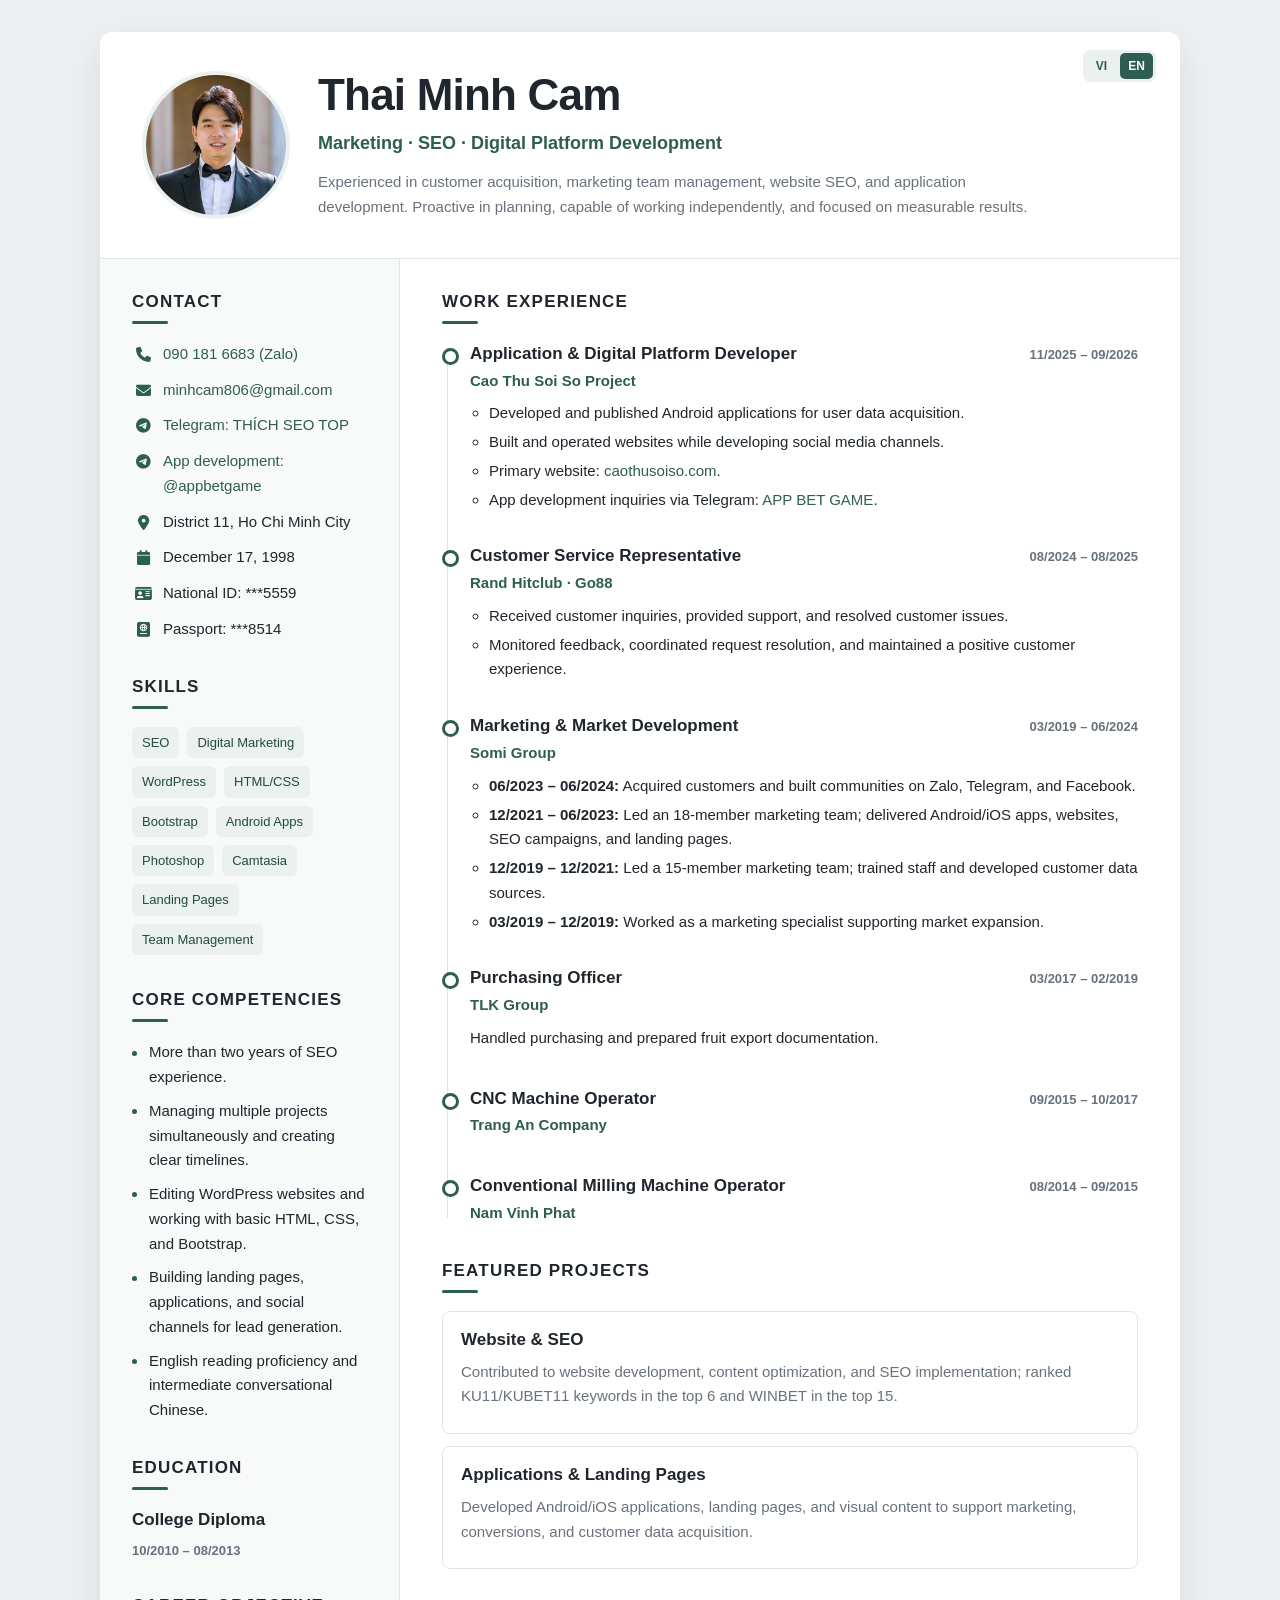
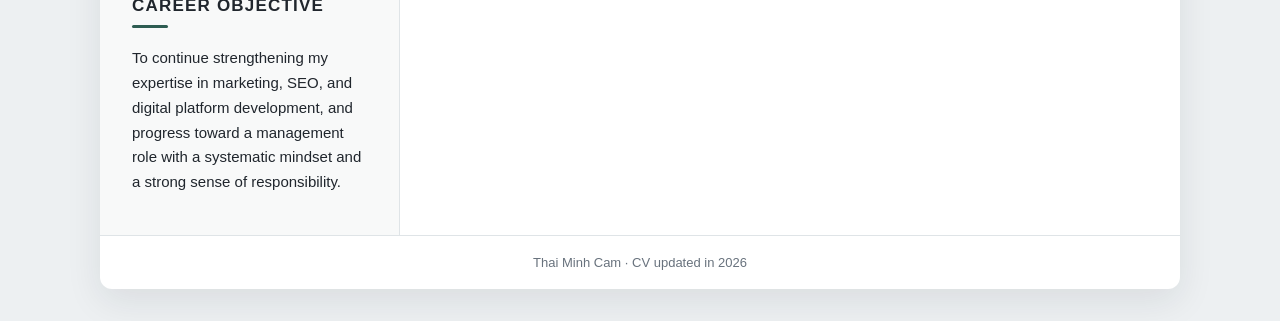
==== en.html @ d2c0f9ba "en" ====
<!doctype html>
<html lang="en">
  <head>
    <meta charset="utf-8" />
    <meta name="viewport" content="width=device-width, initial-scale=1" />
    <meta name="description" content="Thai Minh Cam's CV - Marketing, SEO and digital platform development" />
    <title>Thai Minh Cam | CV</title>
    <link rel="stylesheet" href="fonts/fontawesome/css/all.css" />
    <link rel="stylesheet" href="css/style.css" />
  </head>
  <body>
    <article class="resume">
      <header class="hero">
        <nav class="language-switcher" aria-label="Choose language">
          <a href="index.html" lang="vi" hreflang="vi">VI</a>
          <span aria-current="page">EN</span>
        </nav>
        <img class="portrait" src="images/photo_2024-06-10_02-25-06.jpg" alt="Portrait of Thai Minh Cam" />
        <div>
          <h1>Thai Minh Cam</h1>
          <p class="role">Marketing · SEO · Digital Platform Development</p>
          <p class="summary">Experienced in customer acquisition, marketing team management, website SEO, and application development. Proactive in planning, capable of working independently, and focused on measurable results.</p>
        </div>
      </header>
      <div class="layout">
        <aside>
          <section>
            <h2>Contact</h2>
            <ul class="contact-list">
              <li><i class="fa-solid fa-phone"></i><a href="tel:0901816683">090 181 6683 (Zalo)</a></li>
              <li><i class="fa-solid fa-envelope"></i><a href="mailto:minhcam806@gmail.com">minhcam806@gmail.com</a></li>
              <li><i class="fa-brands fa-telegram"></i><a href="https://t.me/caamrdev" target="_blank" rel="noopener">Telegram: THÍCH SEO TOP</a></li>
              <li><i class="fa-brands fa-telegram"></i><a href="https://t.me/appbetgame" target="_blank" rel="noopener">App development: @appbetgame</a></li>
              <li><i class="fa-solid fa-location-dot"></i><span>District 11, Ho Chi Minh City</span></li>
              <li><i class="fa-solid fa-calendar"></i><span>December 17, 1998</span></li>
              <li><i class="fa-solid fa-id-card"></i><span>National ID: ***5559</span></li>
              <li><i class="fa-solid fa-passport"></i><span>Passport: ***8514</span></li>
            </ul>
          </section>
          <section>
            <h2>Skills</h2>
            <ul class="tag-list">
              <li>SEO</li><li>Digital Marketing</li><li>WordPress</li><li>HTML/CSS</li><li>Bootstrap</li><li>Android Apps</li><li>Photoshop</li><li>Camtasia</li><li>Landing Pages</li><li>Team Management</li>
            </ul>
          </section>
          <section>
            <h2>Core Competencies</h2>
            <ul class="plain-list">
              <li>More than two years of SEO experience.</li>
              <li>Managing multiple projects simultaneously and creating clear timelines.</li>
              <li>Editing WordPress websites and working with basic HTML, CSS, and Bootstrap.</li>
              <li>Building landing pages, applications, and social channels for lead generation.</li>
              <li>English reading proficiency and intermediate conversational Chinese.</li>
            </ul>
          </section>
          <section>
            <h2>Education</h2>
            <h3>College Diploma</h3>
            <p class="date">10/2010 – 08/2013</p>
          </section>
          <section>
            <h2>Career Objective</h2>
            <p>To continue strengthening my expertise in marketing, SEO, and digital platform development, and progress toward a management role with a systematic mindset and a strong sense of responsibility.</p>
          </section>
        </aside>
        <main>
          <section>
            <h2>Work Experience</h2>
            <ol class="timeline">
              <li class="job">
                <div class="job-heading"><h3>Application &amp; Digital Platform Developer</h3><span class="date">11/2025 – 09/2026</span></div>
                <p class="company">Cao Thu Soi So Project</p>
                <ul>
                  <li>Developed and published Android applications for user data acquisition.</li>
                  <li>Built and operated websites while developing social media channels.</li>
                  <li>Primary website: <a href="https://caothusoiso.com" target="_blank" rel="noopener">caothusoiso.com</a>.</li>
                  <li>App development inquiries via Telegram: <a href="https://t.me/appbetgame" target="_blank" rel="noopener">APP BET GAME</a>.</li>
                </ul>
              </li>
              <li class="job">
                <div class="job-heading"><h3>Customer Service Representative</h3><span class="date">08/2024 – 08/2025</span></div>
                <p class="company">Rand Hitclub · Go88</p>
                <ul>
                  <li>Received customer inquiries, provided support, and resolved customer issues.</li>
                  <li>Monitored feedback, coordinated request resolution, and maintained a positive customer experience.</li>
                </ul>
              </li>
              <li class="job">
                <div class="job-heading"><h3>Marketing &amp; Market Development</h3><span class="date">03/2019 – 06/2024</span></div>
                <p class="company">Somi Group</p>
                <ul>
                  <li><strong>06/2023 – 06/2024:</strong> Acquired customers and built communities on Zalo, Telegram, and Facebook.</li>
                  <li><strong>12/2021 – 06/2023:</strong> Led an 18-member marketing team; delivered Android/iOS apps, websites, SEO campaigns, and landing pages.</li>
                  <li><strong>12/2019 – 12/2021:</strong> Led a 15-member marketing team; trained staff and developed customer data sources.</li>
                  <li><strong>03/2019 – 12/2019:</strong> Worked as a marketing specialist supporting market expansion.</li>
                </ul>
              </li>
              <li class="job">
                <div class="job-heading"><h3>Purchasing Officer</h3><span class="date">03/2017 – 02/2019</span></div>
                <p class="company">TLK Group</p>
                <p>Handled purchasing and prepared fruit export documentation.</p>
              </li>
              <li class="job">
                <div class="job-heading"><h3>CNC Machine Operator</h3><span class="date">09/2015 – 10/2017</span></div>
                <p class="company">Trang An Company</p>
              </li>
              <li class="job">
                <div class="job-heading"><h3>Conventional Milling Machine Operator</h3><span class="date">08/2014 – 09/2015</span></div>
                <p class="company">Nam Vinh Phat</p>
              </li>
            </ol>
          </section>
          <section>
            <h2>Featured Projects</h2>
            <div class="project">
              <h3>Website &amp; SEO</h3>
              <p>Contributed to website development, content optimization, and SEO implementation; ranked KU11/KUBET11 keywords in the top 6 and WINBET in the top 15.</p>
            </div>
            <div class="project">
              <h3>Applications &amp; Landing Pages</h3>
              <p>Developed Android/iOS applications, landing pages, and visual content to support marketing, conversions, and customer data acquisition.</p>
            </div>
          </section>
        </main>
      </div>
      <footer>Thai Minh Cam · CV updated in 2026</footer>
    </article>
  </body>
</html>
---- css/style.css ----
:root {
  --ink: #20262d;
  --muted: #68727d;
  --accent: #2e5d52;
  --soft: #eaf1ef;
  --line: #dfe4e7;
  --paper: #fff;
  --canvas: #edf0f2;
}
* {
  box-sizing: border-box;
}
body {
  margin: 0;
  color: var(--ink);
  background: var(--canvas);
  font:
    15px/1.65 -apple-system,
    BlinkMacSystemFont,
    "Segoe UI",
    Roboto,
    Arial,
    sans-serif;
}
a {
  color: var(--accent);
  text-decoration: none;
}
a:hover {
  text-decoration: underline;
}
.resume {
  width: min(1080px, calc(100% - 32px));
  margin: 32px auto;
  background: var(--paper);
  border-radius: 12px;
  box-shadow: 0 12px 36px rgba(25, 35, 45, 0.09);
  overflow: hidden;
}
.hero {
  position: relative;
  display: grid;
  grid-template-columns: 148px 1fr;
  gap: 28px;
  align-items: center;
  padding: 38px 42px;
  border-bottom: 1px solid var(--line);
}
.language-switcher {
  position: absolute;
  top: 18px;
  right: 24px;
  display: flex;
  gap: 4px;
  padding: 3px;
  background: var(--soft);
  border-radius: 7px;
  font-size: 12px;
  font-weight: 700;
  line-height: 1;
}
.language-switcher a,
.language-switcher span {
  min-width: 30px;
  padding: 7px 8px;
  border-radius: 5px;
  text-align: center;
}
.language-switcher span {
  color: #fff;
  background: var(--accent);
}
.language-switcher a:hover {
  background: rgba(255, 255, 255, 0.7);
  text-decoration: none;
}
.portrait {
  width: 148px;
  height: 148px;
  object-fit: cover;
  border-radius: 50%;
  border: 4px solid var(--soft);
}
h1 {
  margin: 0;
  font-size: clamp(30px, 5vw, 44px);
  line-height: 1.15;
  letter-spacing: -0.8px;
}
.role {
  margin: 8px 0 12px;
  color: var(--accent);
  font-size: 18px;
  font-weight: 600;
}
.summary {
  max-width: 720px;
  margin: 0;
  color: var(--muted);
}
.layout {
  display: grid;
  grid-template-columns: 300px minmax(0, 1fr);
}
aside {
  padding: 32px;
  background: #f8f9f9;
  border-right: 1px solid var(--line);
}
main {
  min-width: 0;
  padding: 32px 42px 42px;
}
section + section {
  margin-top: 34px;
}
h2 {
  margin: 0 0 18px;
  font-size: 17px;
  line-height: 1.3;
  letter-spacing: 1.2px;
  text-transform: uppercase;
}
h2:after {
  content: "";
  display: block;
  width: 36px;
  height: 3px;
  margin-top: 8px;
  background: var(--accent);
  border-radius: 4px;
}
h3 {
  margin: 0;
  font-size: 17px;
  line-height: 1.4;
}
p {
  margin: 8px 0;
}
.contact-list,
.plain-list,
.tag-list,
.timeline {
  margin: 0;
  padding: 0;
  list-style: none;
}
.contact-list li {
  display: grid;
  grid-template-columns: 22px 1fr;
  gap: 9px;
  margin: 11px 0;
  overflow-wrap: anywhere;
}
.contact-list i {
  margin-top: 5px;
  color: var(--accent);
  text-align: center;
}
.plain-list li {
  position: relative;
  margin: 9px 0;
  padding-left: 17px;
}
.plain-list li:before {
  content: "";
  position: absolute;
  left: 0;
  top: 0.68em;
  width: 5px;
  height: 5px;
  border-radius: 50%;
  background: var(--accent);
}
.tag-list {
  display: flex;
  flex-wrap: wrap;
  gap: 8px;
}
.tag-list li {
  padding: 5px 10px;
  background: var(--soft);
  color: #244a41;
  border-radius: 6px;
  font-size: 13px;
}
.timeline {
  position: relative;
}
.timeline:before {
  content: "";
  position: absolute;
  top: 7px;
  bottom: 8px;
  left: 5px;
  width: 1px;
  background: var(--line);
}
.job {
  position: relative;
  padding: 0 0 28px 28px;
}
.job:last-child {
  padding-bottom: 0;
}
.job:before {
  content: "";
  position: absolute;
  top: 6px;
  left: 0;
  width: 11px;
  height: 11px;
  border: 3px solid var(--accent);
  border-radius: 50%;
  background: var(--paper);
}
.job-heading {
  display: flex;
  justify-content: space-between;
  align-items: baseline;
  gap: 18px;
}
.date {
  flex: 0 0 auto;
  color: var(--muted);
  font-size: 13px;
  font-weight: 600;
  white-space: nowrap;
}
.company {
  margin: 3px 0 8px;
  color: var(--accent);
  font-weight: 600;
}
.job ul {
  margin: 8px 0 0;
  padding-left: 19px;
}
.job li {
  margin: 4px 0;
}
.project {
  padding: 16px 18px;
  border: 1px solid var(--line);
  border-radius: 8px;
}
.project + .project {
  margin-top: 12px;
}
.project p {
  color: var(--muted);
}
footer {
  padding: 16px 42px;
  border-top: 1px solid var(--line);
  color: var(--muted);
  font-size: 13px;
  text-align: center;
}
@media (max-width: 760px) {
  .resume {
    width: 100%;
    margin: 0;
    border-radius: 0;
    box-shadow: none;
  }
  .hero {
    grid-template-columns: 92px 1fr;
    gap: 18px;
    padding: 26px 20px;
  }
  .portrait {
    width: 92px;
    height: 92px;
  }
  .summary {
    grid-column: 1/-1;
  }
  .layout {
    grid-template-columns: 1fr;
  }
  aside {
    padding: 26px 20px;
    border-right: 0;
    border-bottom: 1px solid var(--line);
  }
  main {
    padding: 28px 20px 36px;
  }
  .job-heading {
    display: block;
  }
  .date {
    display: block;
    margin-top: 4px;
    white-space: normal;
  }
}
@media (max-width: 420px) {
  .hero {
    grid-template-columns: 1fr;
    text-align: center;
  }
  .portrait {
    margin: auto;
  }
  .role {
    font-size: 16px;
  }
}
@media print {
  @page {
    margin: 12mm;
  }
  body {
    background: #fff;
    font-size: 11px;
  }
  .resume {
    width: 100%;
    margin: 0;
    box-shadow: none;
    border-radius: 0;
  }
  .hero {
    padding: 20px 24px;
  }
  aside,
  main {
    padding: 22px 24px;
  }
  section + section {
    margin-top: 22px;
  }
  .job {
    padding-bottom: 18px;
    break-inside: avoid;
  }
  a {
    color: inherit;
  }
  .language-switcher {
    display: none;
  }
}
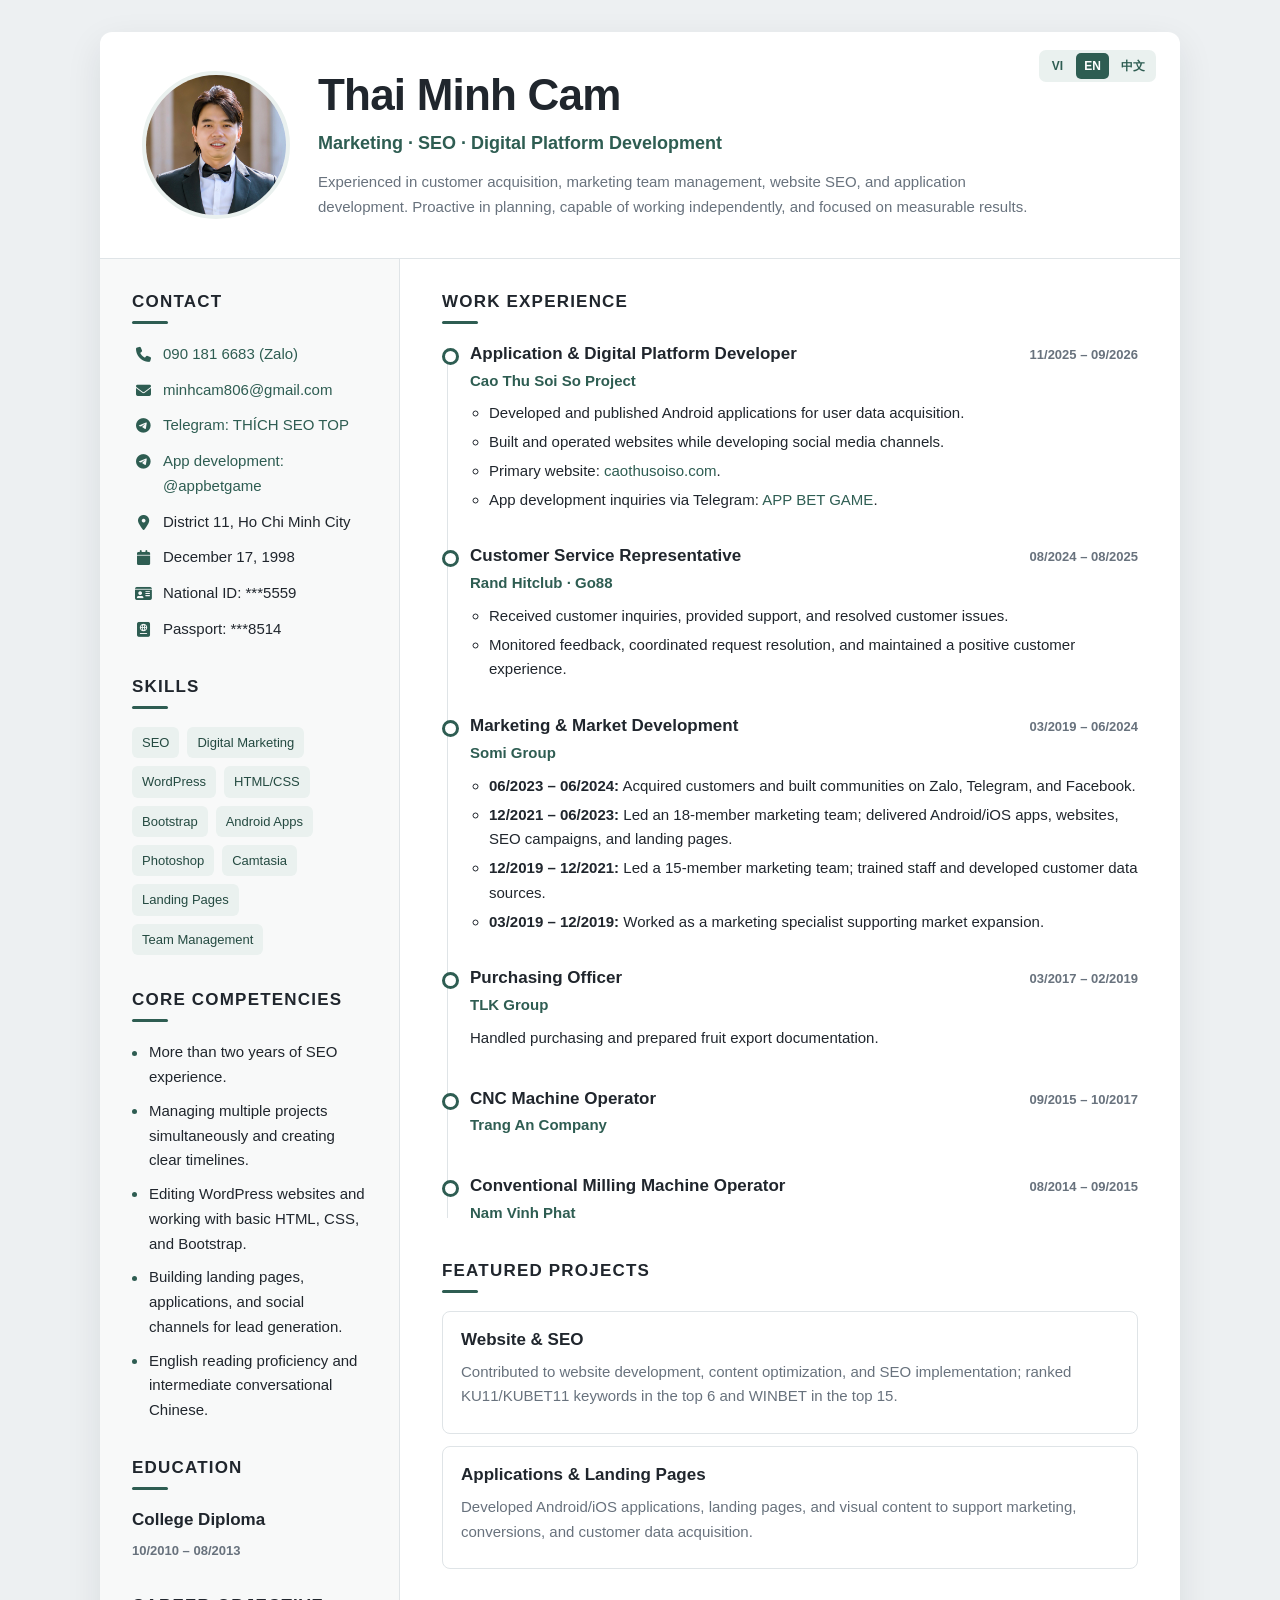
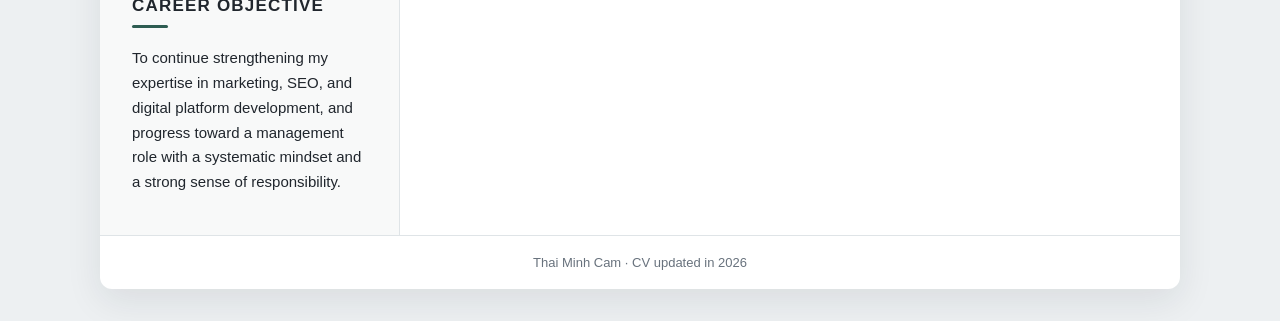
==== commit fbb6164a: "china" ====
--- a/en.html
+++ b/en.html
@@ -14,6 +14,7 @@
         <nav class="language-switcher" aria-label="Choose language">
           <a href="index.html" lang="vi" hreflang="vi">VI</a>
           <span aria-current="page">EN</span>
+          <a href="zh.html" lang="zh-Hans" hreflang="zh-Hans">中文</a>
         </nav>
         <img class="portrait" src="images/photo_2024-06-10_02-25-06.jpg" alt="Portrait of Thai Minh Cam" />
         <div>
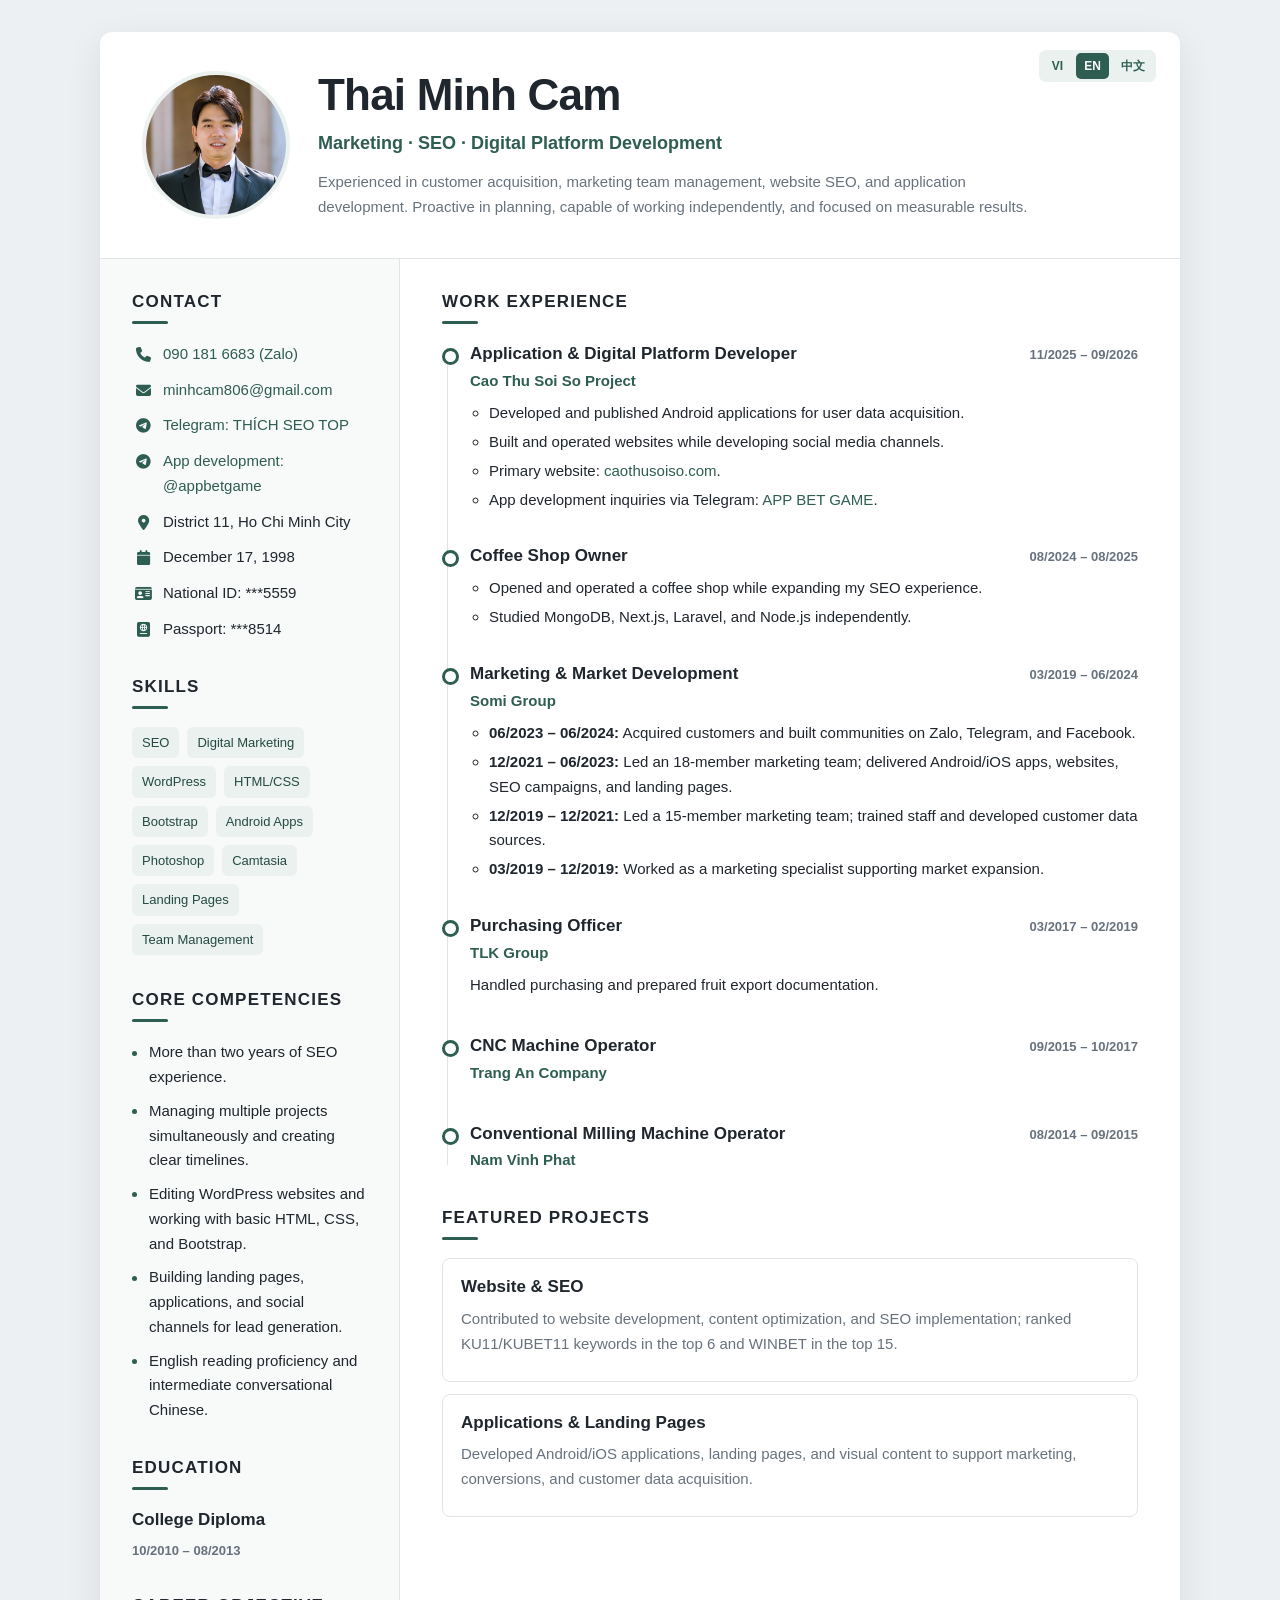
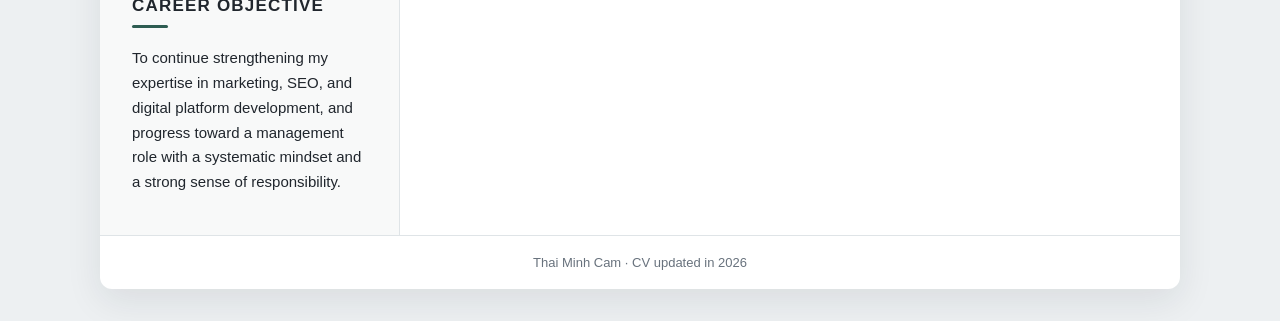
==== commit 3c4da631: "fix cv" ====
--- a/en.html
+++ b/en.html
@@ -79,11 +79,10 @@
                 </ul>
               </li>
               <li class="job">
-                <div class="job-heading"><h3>Customer Service Representative</h3><span class="date">08/2024 – 08/2025</span></div>
-                <p class="company">Rand Hitclub · Go88</p>
+                <div class="job-heading"><h3>Coffee Shop Owner</h3><span class="date">08/2024 – 08/2025</span></div>
                 <ul>
-                  <li>Received customer inquiries, provided support, and resolved customer issues.</li>
-                  <li>Monitored feedback, coordinated request resolution, and maintained a positive customer experience.</li>
+                  <li>Opened and operated a coffee shop while expanding my SEO experience.</li>
+                  <li>Studied MongoDB, Next.js, Laravel, and Node.js independently.</li>
                 </ul>
               </li>
               <li class="job">
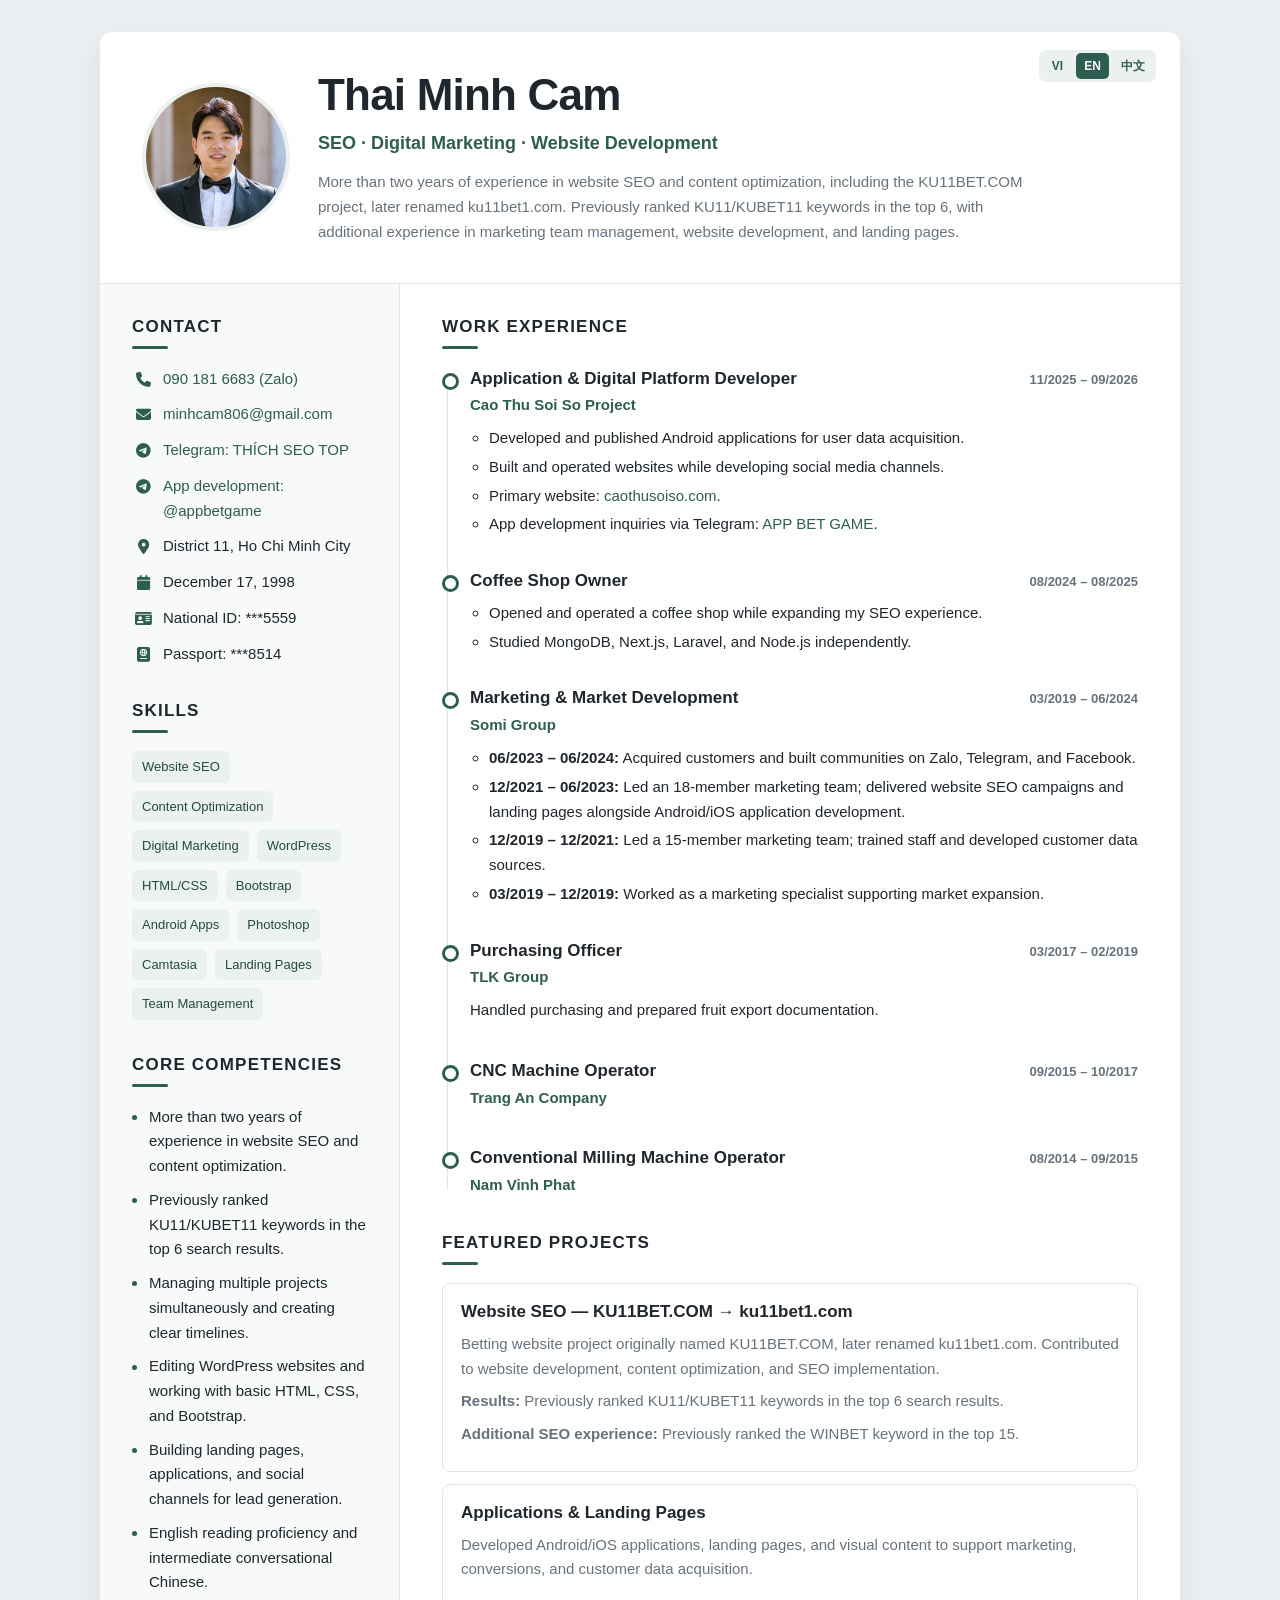
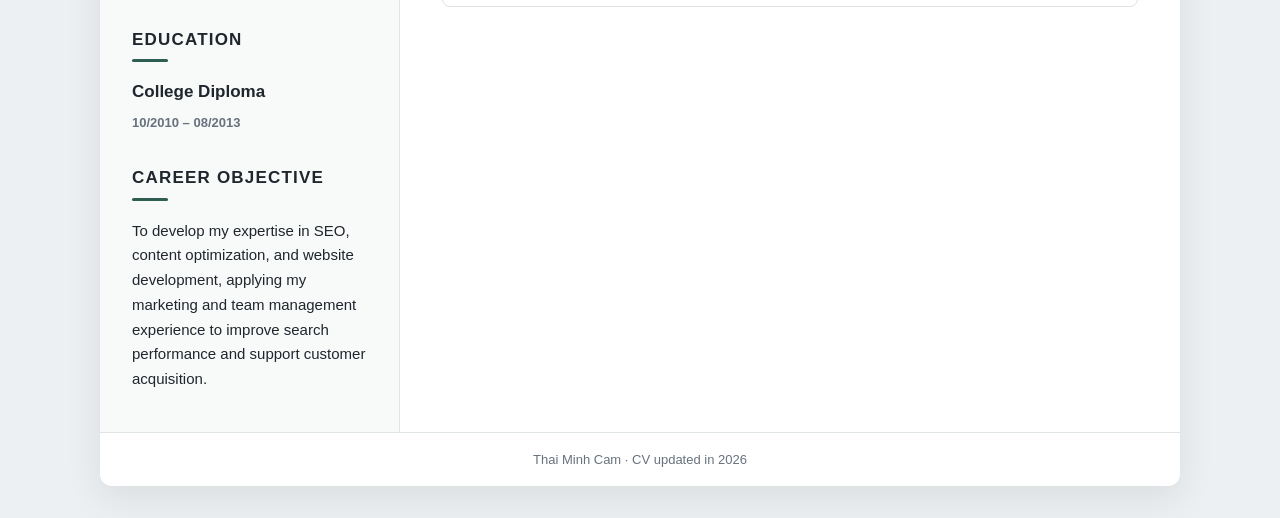
==== commit 97746e92: "update" ====
--- a/en.html
+++ b/en.html
@@ -3,7 +3,7 @@
   <head>
     <meta charset="utf-8" />
     <meta name="viewport" content="width=device-width, initial-scale=1" />
-    <meta name="description" content="Thai Minh Cam's CV - Marketing, SEO and digital platform development" />
+    <meta name="description" content="Thai Minh Cam's CV - SEO, digital marketing and website development" />
     <title>Thai Minh Cam | CV</title>
     <link rel="stylesheet" href="fonts/fontawesome/css/all.css" />
     <link rel="stylesheet" href="css/style.css" />
@@ -19,8 +19,8 @@
         <img class="portrait" src="images/photo_2024-06-10_02-25-06.jpg" alt="Portrait of Thai Minh Cam" />
         <div>
           <h1>Thai Minh Cam</h1>
-          <p class="role">Marketing · SEO · Digital Platform Development</p>
-          <p class="summary">Experienced in customer acquisition, marketing team management, website SEO, and application development. Proactive in planning, capable of working independently, and focused on measurable results.</p>
+          <p class="role">SEO · Digital Marketing · Website Development</p>
+          <p class="summary">More than two years of experience in website SEO and content optimization, including the KU11BET.COM project, later renamed ku11bet1.com. Previously ranked KU11/KUBET11 keywords in the top 6, with additional experience in marketing team management, website development, and landing pages.</p>
         </div>
       </header>
       <div class="layout">
@@ -41,13 +41,14 @@
           <section>
             <h2>Skills</h2>
             <ul class="tag-list">
-              <li>SEO</li><li>Digital Marketing</li><li>WordPress</li><li>HTML/CSS</li><li>Bootstrap</li><li>Android Apps</li><li>Photoshop</li><li>Camtasia</li><li>Landing Pages</li><li>Team Management</li>
+              <li>Website SEO</li><li>Content Optimization</li><li>Digital Marketing</li><li>WordPress</li><li>HTML/CSS</li><li>Bootstrap</li><li>Android Apps</li><li>Photoshop</li><li>Camtasia</li><li>Landing Pages</li><li>Team Management</li>
             </ul>
           </section>
           <section>
             <h2>Core Competencies</h2>
             <ul class="plain-list">
-              <li>More than two years of SEO experience.</li>
+              <li>More than two years of experience in website SEO and content optimization.</li>
+              <li>Previously ranked KU11/KUBET11 keywords in the top 6 search results.</li>
               <li>Managing multiple projects simultaneously and creating clear timelines.</li>
               <li>Editing WordPress websites and working with basic HTML, CSS, and Bootstrap.</li>
               <li>Building landing pages, applications, and social channels for lead generation.</li>
@@ -61,7 +62,7 @@
           </section>
           <section>
             <h2>Career Objective</h2>
-            <p>To continue strengthening my expertise in marketing, SEO, and digital platform development, and progress toward a management role with a systematic mindset and a strong sense of responsibility.</p>
+            <p>To develop my expertise in SEO, content optimization, and website development, applying my marketing and team management experience to improve search performance and support customer acquisition.</p>
           </section>
         </aside>
         <main>
@@ -90,7 +91,7 @@
                 <p class="company">Somi Group</p>
                 <ul>
                   <li><strong>06/2023 – 06/2024:</strong> Acquired customers and built communities on Zalo, Telegram, and Facebook.</li>
-                  <li><strong>12/2021 – 06/2023:</strong> Led an 18-member marketing team; delivered Android/iOS apps, websites, SEO campaigns, and landing pages.</li>
+                  <li><strong>12/2021 – 06/2023:</strong> Led an 18-member marketing team; delivered website SEO campaigns and landing pages alongside Android/iOS application development.</li>
                   <li><strong>12/2019 – 12/2021:</strong> Led a 15-member marketing team; trained staff and developed customer data sources.</li>
                   <li><strong>03/2019 – 12/2019:</strong> Worked as a marketing specialist supporting market expansion.</li>
                 </ul>
@@ -113,8 +114,10 @@
           <section>
             <h2>Featured Projects</h2>
             <div class="project">
-              <h3>Website &amp; SEO</h3>
-              <p>Contributed to website development, content optimization, and SEO implementation; ranked KU11/KUBET11 keywords in the top 6 and WINBET in the top 15.</p>
+              <h3>Website SEO — KU11BET.COM → ku11bet1.com</h3>
+              <p>Betting website project originally named KU11BET.COM, later renamed ku11bet1.com. Contributed to website development, content optimization, and SEO implementation.</p>
+              <p><strong>Results:</strong> Previously ranked KU11/KUBET11 keywords in the top 6 search results.</p>
+              <p><strong>Additional SEO experience:</strong> Previously ranked the WINBET keyword in the top 15.</p>
             </div>
             <div class="project">
               <h3>Applications &amp; Landing Pages</h3>
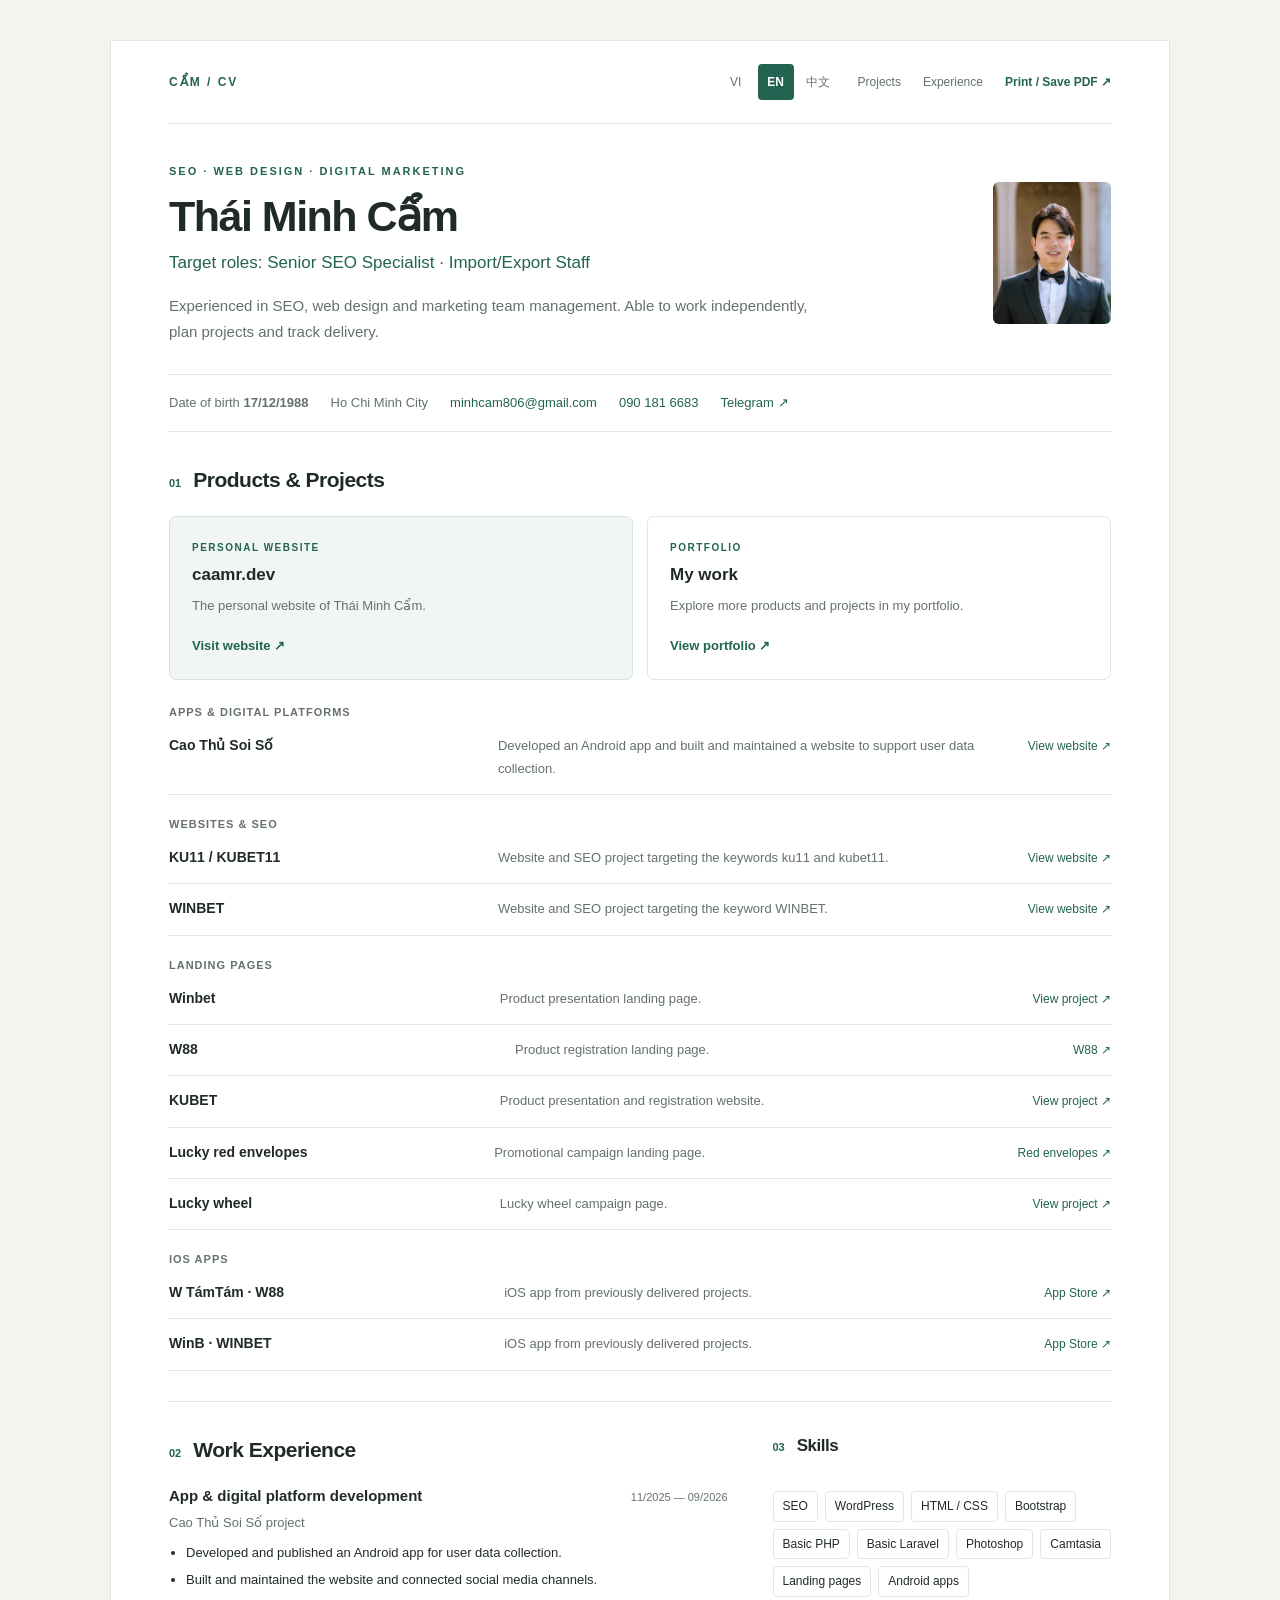
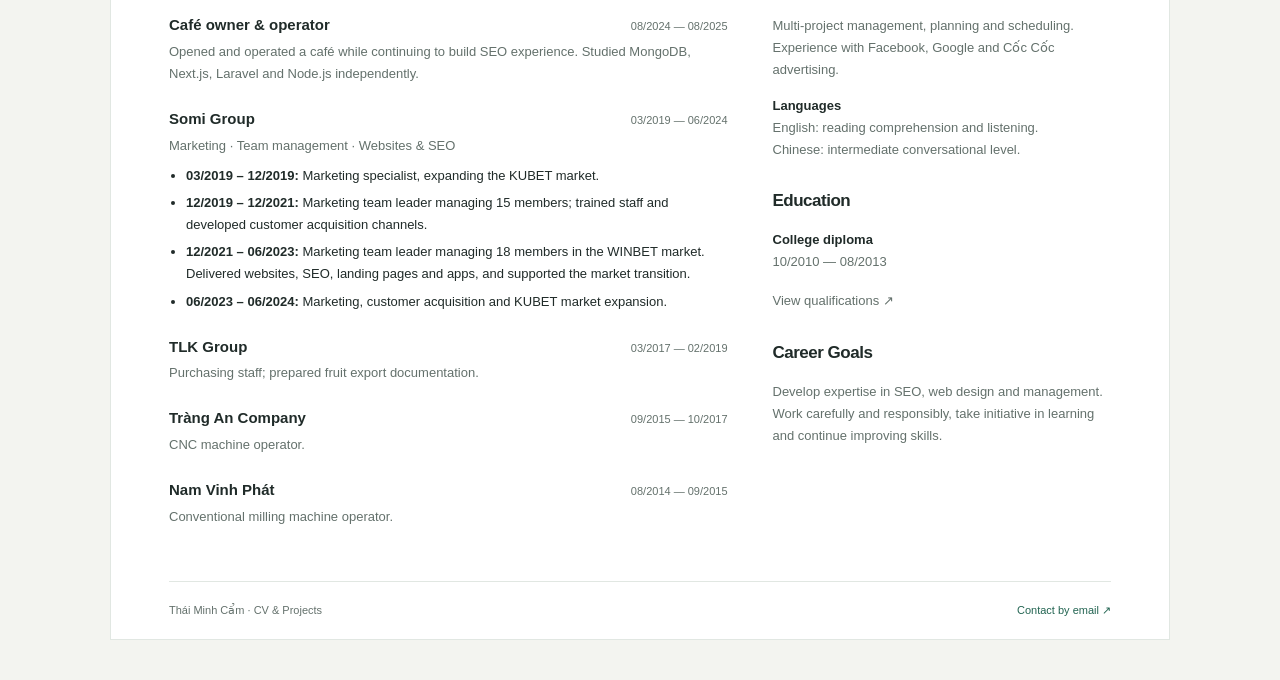
==== commit 74665a71: "update cv 25/10/24" ====
--- a/en.html
+++ b/en.html
@@ -3,130 +3,342 @@
   <head>
     <meta charset="utf-8" />
     <meta name="viewport" content="width=device-width, initial-scale=1" />
-    <meta name="description" content="Thai Minh Cam's CV - SEO, digital marketing and website development" />
-    <title>Thai Minh Cam | CV</title>
-    <link rel="stylesheet" href="fonts/fontawesome/css/all.css" />
-    <link rel="stylesheet" href="css/style.css" />
+    <meta
+      name="description"
+      content="Thái Minh Cẩm — SEO, web design and digital marketing. Projects, experience and contact information."
+    />
+    <meta name="theme-color" content="#226451" />
+    <title>Thái Minh Cẩm — CV &amp; Projects</title>
+    <link rel="alternate" hreflang="vi" href="index.html" />
+    <link rel="alternate" hreflang="en" href="en.html" />
+    <link rel="alternate" hreflang="zh-CN" href="zh.html" />
+    <link rel="stylesheet" href="styles.css" />
   </head>
   <body>
-    <article class="resume">
-      <header class="hero">
-        <nav class="language-switcher" aria-label="Choose language">
-          <a href="index.html" lang="vi" hreflang="vi">VI</a>
-          <span aria-current="page">EN</span>
-          <a href="zh.html" lang="zh-Hans" hreflang="zh-Hans">中文</a>
-        </nav>
-        <img class="portrait" src="images/photo_2024-06-10_02-25-06.jpg" alt="Portrait of Thai Minh Cam" />
-        <div>
-          <h1>Thai Minh Cam</h1>
-          <p class="role">SEO · Digital Marketing · Website Development</p>
-          <p class="summary">More than two years of experience in website SEO and content optimization, including the KU11BET.COM project, later renamed ku11bet1.com. Previously ranked KU11/KUBET11 keywords in the top 6, with additional experience in marketing team management, website development, and landing pages.</p>
+    <main class="sheet">
+      <header>
+        <div class="topbar">
+          <a class="brand" href="#">CẨM / CV</a>
+          <nav class="language-switcher" aria-label="Choose language">
+            <a href="index.html" lang="vi" hreflang="vi">VI</a>
+            <a href="en.html" lang="en" hreflang="en" aria-current="page">EN</a>
+            <a href="zh.html" lang="zh-CN" hreflang="zh-CN">中文</a>
+          </nav>
+          <nav aria-label="CV navigation">
+            <a href="#san-pham">Projects</a>
+            <a href="#kinh-nghiem">Experience</a>
+            <button class="print" type="button" onclick="window.print()">
+              Print / Save PDF ↗
+            </button>
+          </nav>
+        </div>
+        <div class="hero">
+          <div>
+            <p class="eyebrow">SEO · Web Design · Digital Marketing</p>
+            <h1>Thái Minh Cẩm</h1>
+            <p class="role">Target roles: Senior SEO Specialist · Import/Export Staff</p>
+            <p class="intro">
+              Experienced in SEO, web design and marketing team management. Able
+              to work independently, plan projects and track delivery.
+            </p>
+          </div>
+          <img
+            class="portrait"
+            src="images/photo_2024-06-10_02-25-06.jpg"
+            alt="Portrait of Thái Minh Cẩm"
+            width="118"
+            height="142"
+          />
+        </div>
+        <div class="contacts" aria-label="Personal and contact information">
+          <span>Date of birth <strong>17/12/1988</strong></span>
+          <span>Ho Chi Minh City</span>
+          <a href="mailto:minhcam806@gmail.com">minhcam806@gmail.com</a>
+          <a href="tel:+84901816683">090 181 6683</a>
+          <a
+            href="https://t.me/caamrdev"
+            target="_blank"
+            rel="noopener noreferrer"
+            >Telegram ↗</a
+          >
         </div>
       </header>
-      <div class="layout">
-        <aside>
-          <section>
-            <h2>Contact</h2>
-            <ul class="contact-list">
-              <li><i class="fa-solid fa-phone"></i><a href="tel:0901816683">090 181 6683 (Zalo)</a></li>
-              <li><i class="fa-solid fa-envelope"></i><a href="mailto:minhcam806@gmail.com">minhcam806@gmail.com</a></li>
-              <li><i class="fa-brands fa-telegram"></i><a href="https://t.me/caamrdev" target="_blank" rel="noopener">Telegram: THÍCH SEO TOP</a></li>
-              <li><i class="fa-brands fa-telegram"></i><a href="https://t.me/appbetgame" target="_blank" rel="noopener">App development: @appbetgame</a></li>
-              <li><i class="fa-solid fa-location-dot"></i><span>District 11, Ho Chi Minh City</span></li>
-              <li><i class="fa-solid fa-calendar"></i><span>December 17, 1998</span></li>
-              <li><i class="fa-solid fa-id-card"></i><span>National ID: ***5559</span></li>
-              <li><i class="fa-solid fa-passport"></i><span>Passport: ***8514</span></li>
+      <section id="san-pham" aria-labelledby="products-title">
+        <div class="section-head">
+          <span class="number">01</span>
+          <h2 id="products-title">Products &amp; Projects</h2>
+        </div>
+        <div class="featured">
+          <article class="feature primary">
+            <span class="tag">Personal website</span>
+            <h3>caamr.dev</h3>
+            <p>The personal website of Thái Minh Cẩm.</p>
+            <a
+              href="https://caamr.dev"
+              target="_blank"
+              rel="noopener noreferrer"
+              >Visit website ↗</a
+            >
+          </article>
+          <article class="feature">
+            <span class="tag">Portfolio</span>
+            <h3>My work</h3>
+            <p>Explore more products and projects in my portfolio.</p>
+            <a
+              href="https://porfoliocaamr.vercel.app/"
+              target="_blank"
+              rel="noopener noreferrer"
+              >View portfolio ↗</a
+            >
+          </article>
+        </div>
+        <p class="project-group">Apps &amp; digital platforms</p>
+        <article class="project">
+          <h3>Cao Thủ Soi Số</h3>
+          <p>
+            Developed an Android app and built and maintained a website to
+            support user data collection.
+          </p>
+          <a
+            href="https://caothusoiso.com"
+            target="_blank"
+            rel="noopener noreferrer"
+            >View website ↗</a
+          >
+        </article>
+        <p class="project-group">Websites &amp; SEO</p>
+        <article class="project">
+          <h3>KU11 / KUBET11</h3>
+          <p>
+            Website and SEO project targeting the keywords ku11 and kubet11.
+          </p>
+          <a
+            href="https://ku11bet1.com"
+            target="_blank"
+            rel="noopener noreferrer"
+            >View website ↗</a
+          >
+        </article>
+        <article class="project">
+          <h3>WINBET</h3>
+          <p>Website and SEO project targeting the keyword WINBET.</p>
+          <a
+            href="https://webwinbet.com"
+            target="_blank"
+            rel="noopener noreferrer"
+            >View website ↗</a
+          >
+        </article>
+        <p class="project-group">Landing pages</p>
+        <article class="project">
+          <h3>Winbet</h3>
+          <p>Product presentation landing page.</p>
+          <a
+            href="https://www.kuby77pro.asia/winbet"
+            target="_blank"
+            rel="noopener noreferrer"
+            >View project ↗</a
+          >
+        </article>
+        <article class="project">
+          <h3>W88</h3>
+          <p>Product registration landing page.</p>
+          <a
+            href="https://www.trangchudangkygame.online/w88"
+            target="_blank"
+            rel="noopener noreferrer"
+            >W88 ↗</a
+          >
+        </article>
+        <article class="project">
+          <h3>KUBET</h3>
+          <p>Product presentation and registration website.</p>
+          <a
+            href="https://www.trangchudangkygame.online"
+            target="_blank"
+            rel="noopener noreferrer"
+            >View project ↗</a
+          >
+        </article>
+        <article class="project">
+          <h3>Lucky red envelopes</h3>
+          <p>Promotional campaign landing page.</p>
+          <a
+            href="https://lixi.quadoithuong.com/"
+            target="_blank"
+            rel="noopener noreferrer"
+            >Red envelopes ↗</a
+          >
+        </article>
+        <article class="project">
+          <h3>Lucky wheel</h3>
+          <p>Lucky wheel campaign page.</p>
+          <a
+            href="https://spin.trangchudangkygame.online/"
+            target="_blank"
+            rel="noopener noreferrer"
+            >View project ↗</a
+          >
+        </article>
+        <p class="project-group">iOS apps</p>
+        <article class="project">
+          <h3>W TámTám · W88</h3>
+          <p>iOS app from previously delivered projects.</p>
+          <a
+            href="https://apps.apple.com/vn/app/w-t%C3%A1mt%C3%A1m/id6448176422?l=vi"
+            target="_blank"
+            rel="noopener noreferrer"
+            >App Store ↗</a
+          >
+        </article>
+        <article class="project">
+          <h3>WinB · WINBET</h3>
+          <p>iOS app from previously delivered projects.</p>
+          <a
+            href="https://apps.apple.com/vn/app/winb/id6448887584?l=vi"
+            target="_blank"
+            rel="noopener noreferrer"
+            >App Store ↗</a
+          >
+        </article>
+      </section>
+      <div class="lower">
+        <section id="kinh-nghiem" aria-labelledby="experience-title">
+          <div class="section-head">
+            <span class="number">02</span>
+            <h2 id="experience-title">Work Experience</h2>
+          </div>
+          <article class="job">
+            <div class="job-head">
+              <h3>App &amp; digital platform development</h3>
+              <span class="date">11/2025 — 09/2026</span>
+            </div>
+            <p>Cao Thủ Soi Số project</p>
+            <ul>
+              <li>
+                Developed and published an Android app for user data collection.
+              </li>
+              <li>
+                Built and maintained the website and connected social media
+                channels.
+              </li>
             </ul>
-          </section>
-          <section>
-            <h2>Skills</h2>
-            <ul class="tag-list">
-              <li>Website SEO</li><li>Content Optimization</li><li>Digital Marketing</li><li>WordPress</li><li>HTML/CSS</li><li>Bootstrap</li><li>Android Apps</li><li>Photoshop</li><li>Camtasia</li><li>Landing Pages</li><li>Team Management</li>
+          </article>
+          <article class="job">
+            <div class="job-head">
+              <h3>Café owner &amp; operator</h3>
+              <span class="date">08/2024 — 08/2025</span>
+            </div>
+            <p>
+              Opened and operated a café while continuing to build SEO
+              experience. Studied MongoDB, Next.js, Laravel and Node.js
+              independently.
+            </p>
+          </article>
+          <article class="job">
+            <div class="job-head">
+              <h3>Somi Group</h3>
+              <span class="date">03/2019 — 06/2024</span>
+            </div>
+            <p>Marketing · Team management · Websites &amp; SEO</p>
+            <ul>
+              <li>
+                <strong>03/2019 – 12/2019:</strong> Marketing specialist,
+                expanding the KUBET market.
+              </li>
+              <li>
+                <strong>12/2019 – 12/2021:</strong> Marketing team leader
+                managing 15 members; trained staff and developed customer
+                acquisition channels.
+              </li>
+              <li>
+                <strong>12/2021 – 06/2023:</strong> Marketing team leader
+                managing 18 members in the WINBET market. Delivered websites,
+                SEO, landing pages and apps, and supported the market
+                transition.
+              </li>
+              <li>
+                <strong>06/2023 – 06/2024:</strong> Marketing, customer
+                acquisition and KUBET market expansion.
+              </li>
             </ul>
-          </section>
-          <section>
-            <h2>Core Competencies</h2>
-            <ul class="plain-list">
-              <li>More than two years of experience in website SEO and content optimization.</li>
-              <li>Previously ranked KU11/KUBET11 keywords in the top 6 search results.</li>
-              <li>Managing multiple projects simultaneously and creating clear timelines.</li>
-              <li>Editing WordPress websites and working with basic HTML, CSS, and Bootstrap.</li>
-              <li>Building landing pages, applications, and social channels for lead generation.</li>
-              <li>English reading proficiency and intermediate conversational Chinese.</li>
+          </article>
+          <article class="job">
+            <div class="job-head">
+              <h3>TLK Group</h3>
+              <span class="date">03/2017 — 02/2019</span>
+            </div>
+            <p>Purchasing staff; prepared fruit export documentation.</p>
+          </article>
+          <article class="job">
+            <div class="job-head">
+              <h3>Tràng An Company</h3>
+              <span class="date">09/2015 — 10/2017</span>
+            </div>
+            <p>CNC machine operator.</p>
+          </article>
+          <article class="job">
+            <div class="job-head">
+              <h3>Nam Vinh Phát</h3>
+              <span class="date">08/2014 — 09/2015</span>
+            </div>
+            <p>Conventional milling machine operator.</p>
+          </article>
+        </section>
+        <section aria-label="Skills and education">
+          <div class="aside-section">
+            <div class="section-head">
+              <span class="number">03</span>
+              <h2>Skills</h2>
+            </div>
+            <ul class="skills">
+              <li>SEO</li>
+              <li>WordPress</li>
+              <li>HTML / CSS</li>
+              <li>Bootstrap</li>
+              <li>Basic PHP</li>
+              <li>Basic Laravel</li>
+              <li>Photoshop</li>
+              <li>Camtasia</li>
+              <li>Landing pages</li>
+              <li>Android apps</li>
             </ul>
-          </section>
-          <section>
+            <p class="detail">
+              Multi-project management, planning and scheduling. Experience with
+              Facebook, Google and Cốc Cốc advertising.
+            </p>
+            <p class="detail">
+              <strong>Languages</strong><br />English: reading comprehension and
+              listening.<br />Chinese: intermediate conversational level.
+            </p>
+          </div>
+          <div class="aside-section">
             <h2>Education</h2>
-            <h3>College Diploma</h3>
-            <p class="date">10/2010 – 08/2013</p>
-          </section>
-          <section>
-            <h2>Career Objective</h2>
-            <p>To develop my expertise in SEO, content optimization, and website development, applying my marketing and team management experience to improve search performance and support customer acquisition.</p>
-          </section>
-        </aside>
-        <main>
-          <section>
-            <h2>Work Experience</h2>
-            <ol class="timeline">
-              <li class="job">
-                <div class="job-heading"><h3>Application &amp; Digital Platform Developer</h3><span class="date">11/2025 – 09/2026</span></div>
-                <p class="company">Cao Thu Soi So Project</p>
-                <ul>
-                  <li>Developed and published Android applications for user data acquisition.</li>
-                  <li>Built and operated websites while developing social media channels.</li>
-                  <li>Primary website: <a href="https://caothusoiso.com" target="_blank" rel="noopener">caothusoiso.com</a>.</li>
-                  <li>App development inquiries via Telegram: <a href="https://t.me/appbetgame" target="_blank" rel="noopener">APP BET GAME</a>.</li>
-                </ul>
-              </li>
-              <li class="job">
-                <div class="job-heading"><h3>Coffee Shop Owner</h3><span class="date">08/2024 – 08/2025</span></div>
-                <ul>
-                  <li>Opened and operated a coffee shop while expanding my SEO experience.</li>
-                  <li>Studied MongoDB, Next.js, Laravel, and Node.js independently.</li>
-                </ul>
-              </li>
-              <li class="job">
-                <div class="job-heading"><h3>Marketing &amp; Market Development</h3><span class="date">03/2019 – 06/2024</span></div>
-                <p class="company">Somi Group</p>
-                <ul>
-                  <li><strong>06/2023 – 06/2024:</strong> Acquired customers and built communities on Zalo, Telegram, and Facebook.</li>
-                  <li><strong>12/2021 – 06/2023:</strong> Led an 18-member marketing team; delivered website SEO campaigns and landing pages alongside Android/iOS application development.</li>
-                  <li><strong>12/2019 – 12/2021:</strong> Led a 15-member marketing team; trained staff and developed customer data sources.</li>
-                  <li><strong>03/2019 – 12/2019:</strong> Worked as a marketing specialist supporting market expansion.</li>
-                </ul>
-              </li>
-              <li class="job">
-                <div class="job-heading"><h3>Purchasing Officer</h3><span class="date">03/2017 – 02/2019</span></div>
-                <p class="company">TLK Group</p>
-                <p>Handled purchasing and prepared fruit export documentation.</p>
-              </li>
-              <li class="job">
-                <div class="job-heading"><h3>CNC Machine Operator</h3><span class="date">09/2015 – 10/2017</span></div>
-                <p class="company">Trang An Company</p>
-              </li>
-              <li class="job">
-                <div class="job-heading"><h3>Conventional Milling Machine Operator</h3><span class="date">08/2014 – 09/2015</span></div>
-                <p class="company">Nam Vinh Phat</p>
-              </li>
-            </ol>
-          </section>
-          <section>
-            <h2>Featured Projects</h2>
-            <div class="project">
-              <h3>Website SEO — KU11BET.COM → ku11bet1.com</h3>
-              <p>Betting website project originally named KU11BET.COM, later renamed ku11bet1.com. Contributed to website development, content optimization, and SEO implementation.</p>
-              <p><strong>Results:</strong> Previously ranked KU11/KUBET11 keywords in the top 6 search results.</p>
-              <p><strong>Additional SEO experience:</strong> Previously ranked the WINBET keyword in the top 15.</p>
-            </div>
-            <div class="project">
-              <h3>Applications &amp; Landing Pages</h3>
-              <p>Developed Android/iOS applications, landing pages, and visual content to support marketing, conversions, and customer data acquisition.</p>
-            </div>
-          </section>
-        </main>
+            <p class="detail">
+              <strong>College diploma</strong><br />10/2010 — 08/2013
+            </p>
+            <a
+              class="detail"
+              href="https://drive.google.com/drive/folders/1lrgBvnqlbspQ6UTMi3qUAtZcQ_htm3BF"
+              target="_blank"
+              rel="noopener noreferrer"
+              >View qualifications ↗</a
+            >
+          </div>
+          <div class="aside-section">
+            <h2>Career Goals</h2>
+            <p class="detail">
+              Develop expertise in SEO, web design and management. Work
+              carefully and responsibly, take initiative in learning and
+              continue improving skills.
+            </p>
+          </div>
+        </section>
       </div>
-      <footer>Thai Minh Cam · CV updated in 2026</footer>
-    </article>
+      <footer>
+        <span>Thái Minh Cẩm · CV &amp; Projects</span
+        ><a href="mailto:minhcam806@gmail.com">Contact by email ↗</a>
+      </footer>
+    </main>
   </body>
 </html>
--- a/styles.css
+++ b/styles.css
@@ -0,0 +1,456 @@
+:root {
+  --ink: #202b29;
+  --muted: #64716c;
+  --accent: #226451;
+  --line: #e1e7e2;
+  --soft: #f2f6f3;
+}
+* {
+  box-sizing: border-box;
+}
+html {
+  scroll-behavior: smooth;
+}
+body {
+  margin: 0;
+  background: #f3f4f0;
+  color: var(--ink);
+  font:
+    15px/1.7 -apple-system,
+    BlinkMacSystemFont,
+    "Segoe UI",
+    Arial,
+    sans-serif;
+}
+a {
+  color: var(--accent);
+  text-decoration: none;
+  text-underline-offset: 4px;
+}
+a:hover {
+  text-decoration: underline;
+}
+a:focus-visible,
+button:focus-visible {
+  outline: 3px solid #b67925;
+  outline-offset: 5px;
+}
+button {
+  font: inherit;
+  cursor: pointer;
+}
+.sheet {
+  max-width: 1060px;
+  margin: 40px auto;
+  padding: 0 58px;
+  background: white;
+  border: 1px solid var(--line);
+}
+.topbar {
+  display: flex;
+  align-items: center;
+  justify-content: space-between;
+  gap: 20px;
+  padding: 23px 0;
+  border-bottom: 1px solid var(--line);
+  font-size: 12px;
+}
+.brand {
+  font-weight: 700;
+  letter-spacing: 2px;
+}
+nav {
+  display: flex;
+  gap: 22px;
+  align-items: center;
+}
+nav a {
+  color: var(--muted);
+}
+.print {
+  border: 0;
+  padding: 0;
+  background: none;
+  color: var(--accent);
+  font-weight: 600;
+}
+.hero {
+  display: grid;
+  grid-template-columns: 1fr 118px;
+  gap: 32px;
+  align-items: center;
+  padding: 38px 0 30px;
+}
+.eyebrow {
+  margin: 0 0 10px;
+  font-size: 11px;
+  letter-spacing: 2px;
+  font-weight: 700;
+  color: var(--accent);
+  text-transform: uppercase;
+}
+h1 {
+  margin: 0 0 7px;
+  font-size: 43px;
+  line-height: 1.2;
+  letter-spacing: -1.5px;
+  font-weight: 650;
+}
+.role {
+  margin: 0;
+  font-size: 17px;
+  color: var(--accent);
+}
+.intro {
+  max-width: 660px;
+  margin: 15px 0 0;
+  color: var(--muted);
+}
+.portrait {
+  width: 118px;
+  height: 142px;
+  object-fit: cover;
+  object-position: center 25%;
+  border-radius: 6px;
+  background: var(--soft);
+}
+.contacts {
+  display: flex;
+  flex-wrap: wrap;
+  gap: 8px 22px;
+  padding: 17px 0;
+  border-top: 1px solid var(--line);
+  border-bottom: 1px solid var(--line);
+  font-size: 13px;
+}
+.contacts span {
+  color: var(--muted);
+}
+section {
+  padding: 30px 0;
+  scroll-margin-top: 20px;
+}
+.section-head {
+  display: flex;
+  align-items: baseline;
+  gap: 12px;
+  margin-bottom: 18px;
+}
+.number {
+  font-size: 11px;
+  color: var(--accent);
+  font-weight: 700;
+}
+h2 {
+  margin: 0;
+  font-size: 21px;
+  font-weight: 650;
+  letter-spacing: -0.5px;
+}
+.section-note {
+  margin: 0 0 18px;
+  color: var(--muted);
+  font-size: 13px;
+}
+.featured {
+  display: grid;
+  grid-template-columns: 1fr 1fr;
+  gap: 14px;
+  margin-bottom: 23px;
+}
+.feature {
+  display: flex;
+  flex-direction: column;
+  align-items: flex-start;
+  padding: 22px;
+  border: 1px solid var(--line);
+  border-radius: 7px;
+}
+.feature.primary {
+  background: var(--soft);
+  border-color: #d7e4db;
+}
+.tag {
+  font-size: 10px;
+  font-weight: 700;
+  letter-spacing: 1.5px;
+  color: var(--accent);
+  text-transform: uppercase;
+}
+h3 {
+  font-size: 17px;
+  line-height: 1.45;
+  margin: 7px 0;
+  font-weight: 650;
+}
+.feature p {
+  font-size: 13px;
+  color: var(--muted);
+  margin: 0 0 18px;
+}
+.feature a {
+  margin-top: auto;
+  font-weight: 600;
+  font-size: 13px;
+}
+.project {
+  display: grid;
+  grid-template-columns: 1fr 1.65fr auto;
+  gap: 20px;
+  align-items: baseline;
+  border-bottom: 1px solid var(--line);
+  padding: 14px 0;
+}
+.project h3 {
+  margin: 0;
+  font-size: 14px;
+}
+.project p {
+  margin: 0;
+  font-size: 13px;
+  color: var(--muted);
+}
+.project a {
+  font-size: 12px;
+  white-space: nowrap;
+}
+.project-group {
+  margin: 20px 0 0;
+  font-size: 11px;
+  font-weight: 700;
+  letter-spacing: 1px;
+  color: var(--muted);
+  text-transform: uppercase;
+}
+.lower {
+  display: grid;
+  grid-template-columns: 1.65fr 1fr;
+  gap: 45px;
+  border-top: 1px solid var(--line);
+}
+.job {
+  margin-bottom: 23px;
+}
+.job-head {
+  display: flex;
+  flex-wrap: wrap;
+  align-items: baseline;
+  justify-content: space-between;
+  gap: 5px 12px;
+}
+.job h3 {
+  margin: 0;
+  font-size: 15px;
+}
+.date {
+  font-size: 11px;
+  color: var(--muted);
+  white-space: nowrap;
+}
+.job p {
+  margin: 5px 0;
+  color: var(--muted);
+  font-size: 13px;
+}
+.job ul {
+  padding-left: 17px;
+  margin: 8px 0 0;
+  font-size: 13px;
+}
+.job li {
+  margin: 5px 0;
+}
+.skills {
+  display: flex;
+  flex-wrap: wrap;
+  gap: 7px;
+  margin: 0 0 18px;
+  padding: 0;
+  list-style: none;
+}
+.skills li {
+  border: 1px solid var(--line);
+  border-radius: 4px;
+  padding: 4px 9px;
+  font-size: 12px;
+}
+.detail {
+  font-size: 13px;
+  color: var(--muted);
+  margin: 0 0 14px;
+}
+.detail strong {
+  color: var(--ink);
+  font-weight: 600;
+}
+.aside-section + .aside-section {
+  margin-top: 26px;
+}
+.aside-section h2 {
+  font-size: 17px;
+  margin-bottom: 13px;
+}
+footer {
+  padding: 19px 0;
+  border-top: 1px solid var(--line);
+  display: flex;
+  justify-content: space-between;
+  gap: 12px;
+  font-size: 11px;
+  color: var(--muted);
+}
+@media (max-width: 760px) {
+  .sheet {
+    margin: 0;
+    padding: 0 24px;
+    border: 0;
+  }
+  .topbar {
+    gap: 12px;
+  }
+  nav {
+    gap: 13px;
+  }
+  .brand {
+    letter-spacing: 1px;
+  }
+  .hero {
+    grid-template-columns: 1fr 85px;
+    gap: 18px;
+    padding-top: 30px;
+  }
+  h1 {
+    font-size: 32px;
+  }
+  .role {
+    font-size: 14px;
+  }
+  .portrait {
+    width: 85px;
+    height: 108px;
+  }
+  .intro {
+    font-size: 13px;
+  }
+  .contacts {
+    gap: 6px 18px;
+  }
+  .lower {
+    grid-template-columns: 1fr;
+    gap: 0;
+  }
+  .lower > section + section {
+    padding-top: 0;
+  }
+  .project {
+    grid-template-columns: 1fr auto;
+    gap: 4px 12px;
+  }
+  .project p {
+    grid-row: 2;
+  }
+  .project a {
+    grid-column: 2;
+    grid-row: 1 / 3;
+  }
+}
+@media (max-width: 440px) {
+  .featured {
+    grid-template-columns: 1fr;
+  }
+  nav a {
+    display: none;
+  }
+  h1 {
+    font-size: 28px;
+  }
+  .sheet {
+    padding: 0 20px;
+  }
+  footer {
+    flex-direction: column;
+    gap: 2px;
+  }
+}
+@media (prefers-reduced-motion: reduce) {
+  html {
+    scroll-behavior: auto;
+  }
+}
+@media print {
+  @page {
+    size: A4;
+    margin: 12mm;
+  }
+  body {
+    background: white;
+    font-size: 10pt;
+  }
+  .sheet {
+    margin: 0;
+    max-width: none;
+    padding: 0;
+    border: 0;
+  }
+  .topbar {
+    display: none;
+  }
+  .hero {
+    padding: 0 0 16px;
+  }
+  h1 {
+    font-size: 30px;
+  }
+  section {
+    padding: 18px 0;
+  }
+  .feature {
+    padding: 14px;
+  }
+  .feature p {
+    margin-bottom: 10px;
+  }
+  .project {
+    padding: 8px 0;
+  }
+  .lower {
+    gap: 28px;
+  }
+  .job {
+    margin-bottom: 15px;
+  }
+  .feature,
+  .project,
+  .job,
+  .aside-section {
+    break-inside: avoid;
+  }
+  a {
+    color: var(--ink);
+  }
+  .portrait {
+    width: 90px;
+    height: 110px;
+  }
+  .contacts {
+    padding: 10px 0;
+  }
+  footer {
+    padding: 10px 0;
+  }
+}
+
+/* Shared language navigation; keep it visible on small screens. */
+.topbar { flex-wrap: wrap; }
+.topbar > nav { flex-wrap: wrap; }
+.language-switcher { display: flex; gap: 4px; margin-left: auto; }
+.language-switcher a { display: inline-flex; align-items: center; justify-content: center; min-width: 36px; min-height: 36px; padding: 4px 8px; border-radius: 4px; font-size: 12px; color: var(--muted); }
+.language-switcher a[aria-current="page"] { background: var(--accent); color: white; font-weight: 700; }
+:lang(zh-CN) body { font-family: -apple-system, BlinkMacSystemFont, "Segoe UI", "PingFang SC", "Microsoft YaHei", Arial, sans-serif; }
+:lang(zh-CN) h1, :lang(zh-CN) h2, :lang(zh-CN) .eyebrow, :lang(zh-CN) .tag { letter-spacing: normal; }
+@media (max-width: 440px) {
+  .topbar > nav { width: 100%; justify-content: space-between; }
+  .language-switcher { gap: 2px; }
+  .project { grid-template-columns: minmax(0, 1fr) auto; }
+}
+@media print { .language-switcher { display: none; } }
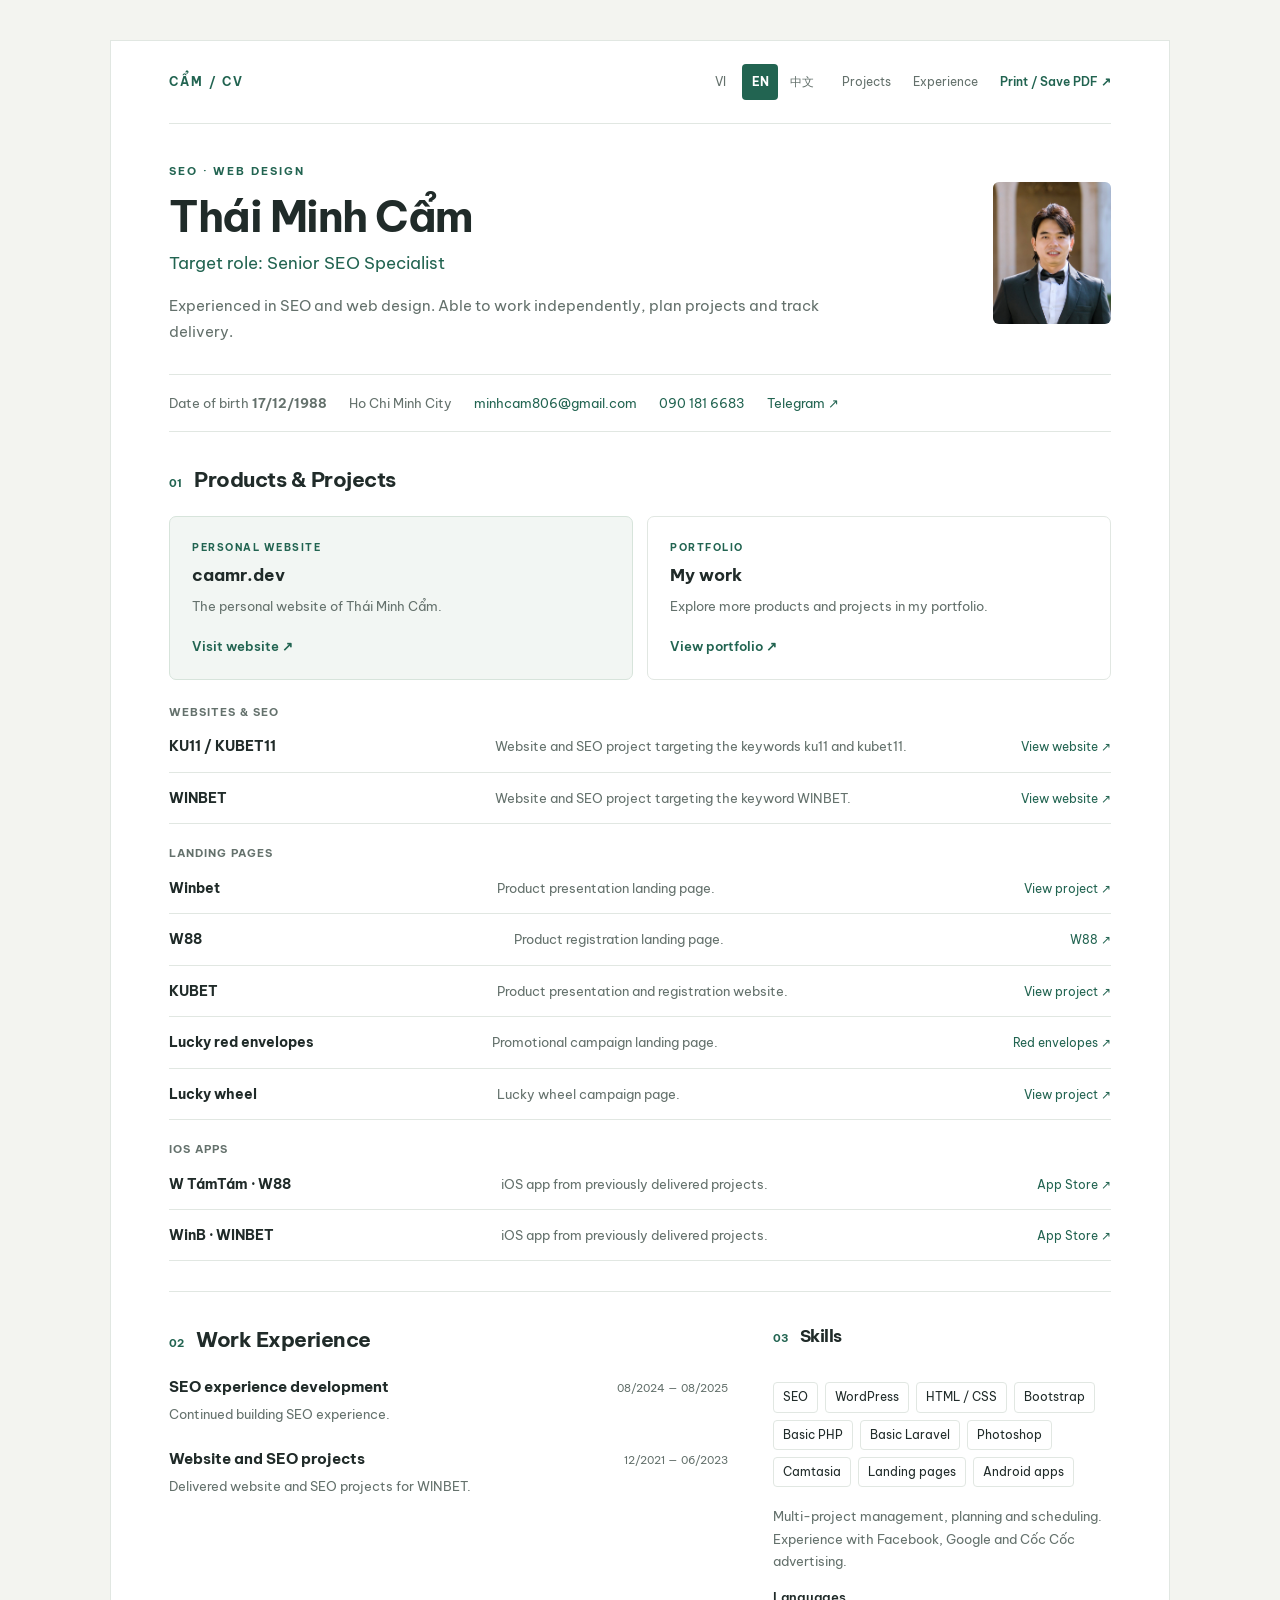
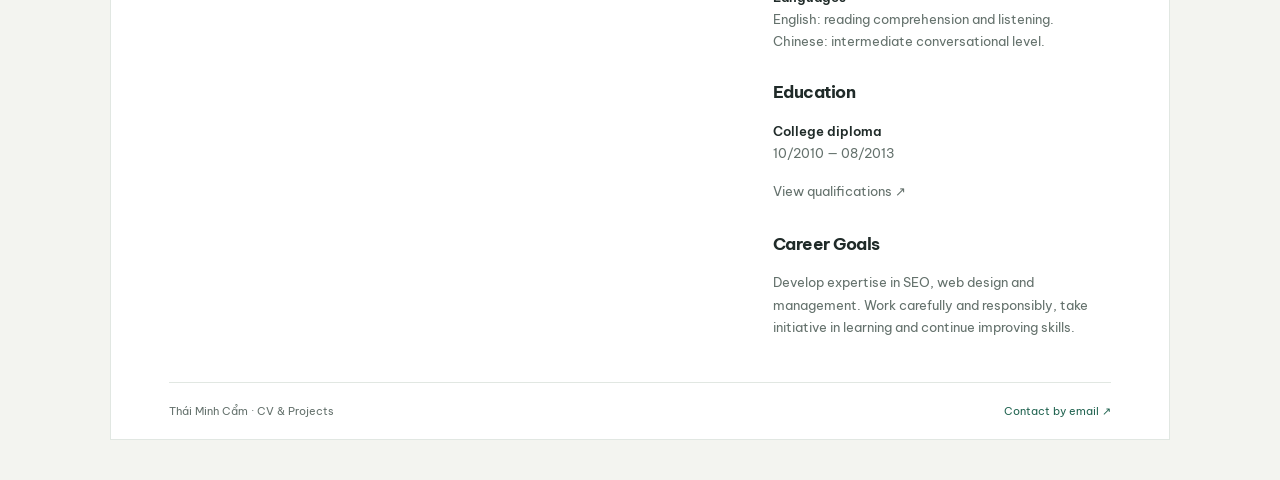
==== commit 30c42240: "update 26/20" ====
--- a/en.html
+++ b/en.html
@@ -5,13 +5,19 @@
     <meta name="viewport" content="width=device-width, initial-scale=1" />
     <meta
       name="description"
-      content="Thái Minh Cẩm — SEO, web design and digital marketing. Projects, experience and contact information."
+      content="Thái Minh Cẩm — SEO and web design. Projects, experience and contact information."
     />
     <meta name="theme-color" content="#226451" />
     <title>Thái Minh Cẩm — CV &amp; Projects</title>
     <link rel="alternate" hreflang="vi" href="index.html" />
     <link rel="alternate" hreflang="en" href="en.html" />
     <link rel="alternate" hreflang="zh-CN" href="zh.html" />
+    <link rel="preconnect" href="https://fonts.googleapis.com" />
+    <link rel="preconnect" href="https://fonts.gstatic.com" crossorigin />
+    <link
+      href="https://fonts.googleapis.com/css2?family=Be+Vietnam+Pro:ital,wght@0,100;0,200;0,300;0,400;0,500;0,600;0,700;0,800;0,900;1,100;1,200;1,300;1,400;1,500;1,600;1,700;1,800;1,900&amp;display=swap"
+      rel="stylesheet"
+    />
     <link rel="stylesheet" href="styles.css" />
   </head>
   <body>
@@ -34,12 +40,11 @@
         </div>
         <div class="hero">
           <div>
-            <p class="eyebrow">SEO · Web Design · Digital Marketing</p>
+            <p class="eyebrow">SEO · Web Design</p>
             <h1>Thái Minh Cẩm</h1>
-            <p class="role">Target roles: Senior SEO Specialist · Import/Export Staff</p>
+            <p class="role">Target role: Senior SEO Specialist</p>
             <p class="intro">
-              Experienced in SEO, web design and marketing team management. Able
-              to work independently, plan projects and track delivery.
+              Experienced in SEO and web design. Able to work independently, plan projects and track delivery.
             </p>
           </div>
           <img
@@ -92,20 +97,6 @@
             >
           </article>
         </div>
-        <p class="project-group">Apps &amp; digital platforms</p>
-        <article class="project">
-          <h3>Cao Thủ Soi Số</h3>
-          <p>
-            Developed an Android app and built and maintained a website to
-            support user data collection.
-          </p>
-          <a
-            href="https://caothusoiso.com"
-            target="_blank"
-            rel="noopener noreferrer"
-            >View website ↗</a
-          >
-        </article>
         <p class="project-group">Websites &amp; SEO</p>
         <article class="project">
           <h3>KU11 / KUBET11</h3>
@@ -210,79 +201,17 @@
           </div>
           <article class="job">
             <div class="job-head">
-              <h3>App &amp; digital platform development</h3>
-              <span class="date">11/2025 — 09/2026</span>
+              <h3>SEO experience development</h3>
+              <span class="date">08/2024 — 08/2025</span>
             </div>
-            <p>Cao Thủ Soi Số project</p>
-            <ul>
-              <li>
-                Developed and published an Android app for user data collection.
-              </li>
-              <li>
-                Built and maintained the website and connected social media
-                channels.
-              </li>
-            </ul>
+            <p>Continued building SEO experience.</p>
           </article>
           <article class="job">
             <div class="job-head">
-              <h3>Café owner &amp; operator</h3>
-              <span class="date">08/2024 — 08/2025</span>
+              <h3>Website and SEO projects</h3>
+              <span class="date">12/2021 — 06/2023</span>
             </div>
-            <p>
-              Opened and operated a café while continuing to build SEO
-              experience. Studied MongoDB, Next.js, Laravel and Node.js
-              independently.
-            </p>
-          </article>
-          <article class="job">
-            <div class="job-head">
-              <h3>Somi Group</h3>
-              <span class="date">03/2019 — 06/2024</span>
-            </div>
-            <p>Marketing · Team management · Websites &amp; SEO</p>
-            <ul>
-              <li>
-                <strong>03/2019 – 12/2019:</strong> Marketing specialist,
-                expanding the KUBET market.
-              </li>
-              <li>
-                <strong>12/2019 – 12/2021:</strong> Marketing team leader
-                managing 15 members; trained staff and developed customer
-                acquisition channels.
-              </li>
-              <li>
-                <strong>12/2021 – 06/2023:</strong> Marketing team leader
-                managing 18 members in the WINBET market. Delivered websites,
-                SEO, landing pages and apps, and supported the market
-                transition.
-              </li>
-              <li>
-                <strong>06/2023 – 06/2024:</strong> Marketing, customer
-                acquisition and KUBET market expansion.
-              </li>
-            </ul>
-          </article>
-          <article class="job">
-            <div class="job-head">
-              <h3>TLK Group</h3>
-              <span class="date">03/2017 — 02/2019</span>
-            </div>
-            <p>Purchasing staff; prepared fruit export documentation.</p>
-          </article>
-          <article class="job">
-            <div class="job-head">
-              <h3>Tràng An Company</h3>
-              <span class="date">09/2015 — 10/2017</span>
-            </div>
-            <p>CNC machine operator.</p>
-          </article>
-          <article class="job">
-            <div class="job-head">
-              <h3>Nam Vinh Phát</h3>
-              <span class="date">08/2014 — 09/2015</span>
-            </div>
-            <p>Conventional milling machine operator.</p>
+            <p>Delivered website and SEO projects for WINBET.</p>
           </article>
         </section>
         <section aria-label="Skills and education">
--- a/styles.css
+++ b/styles.css
@@ -16,7 +16,8 @@
   background: #f3f4f0;
   color: var(--ink);
   font:
-    15px/1.7 -apple-system,
+    15px/1.7 "Be Vietnam Pro",
+    -apple-system,
     BlinkMacSystemFont,
     "Segoe UI",
     Arial,
@@ -446,7 +447,7 @@
 .language-switcher { display: flex; gap: 4px; margin-left: auto; }
 .language-switcher a { display: inline-flex; align-items: center; justify-content: center; min-width: 36px; min-height: 36px; padding: 4px 8px; border-radius: 4px; font-size: 12px; color: var(--muted); }
 .language-switcher a[aria-current="page"] { background: var(--accent); color: white; font-weight: 700; }
-:lang(zh-CN) body { font-family: -apple-system, BlinkMacSystemFont, "Segoe UI", "PingFang SC", "Microsoft YaHei", Arial, sans-serif; }
+:lang(zh-CN) body { font-family: "Be Vietnam Pro", -apple-system, BlinkMacSystemFont, "Segoe UI", "PingFang SC", "Microsoft YaHei", Arial, sans-serif; }
 :lang(zh-CN) h1, :lang(zh-CN) h2, :lang(zh-CN) .eyebrow, :lang(zh-CN) .tag { letter-spacing: normal; }
 @media (max-width: 440px) {
   .topbar > nav { width: 100%; justify-content: space-between; }
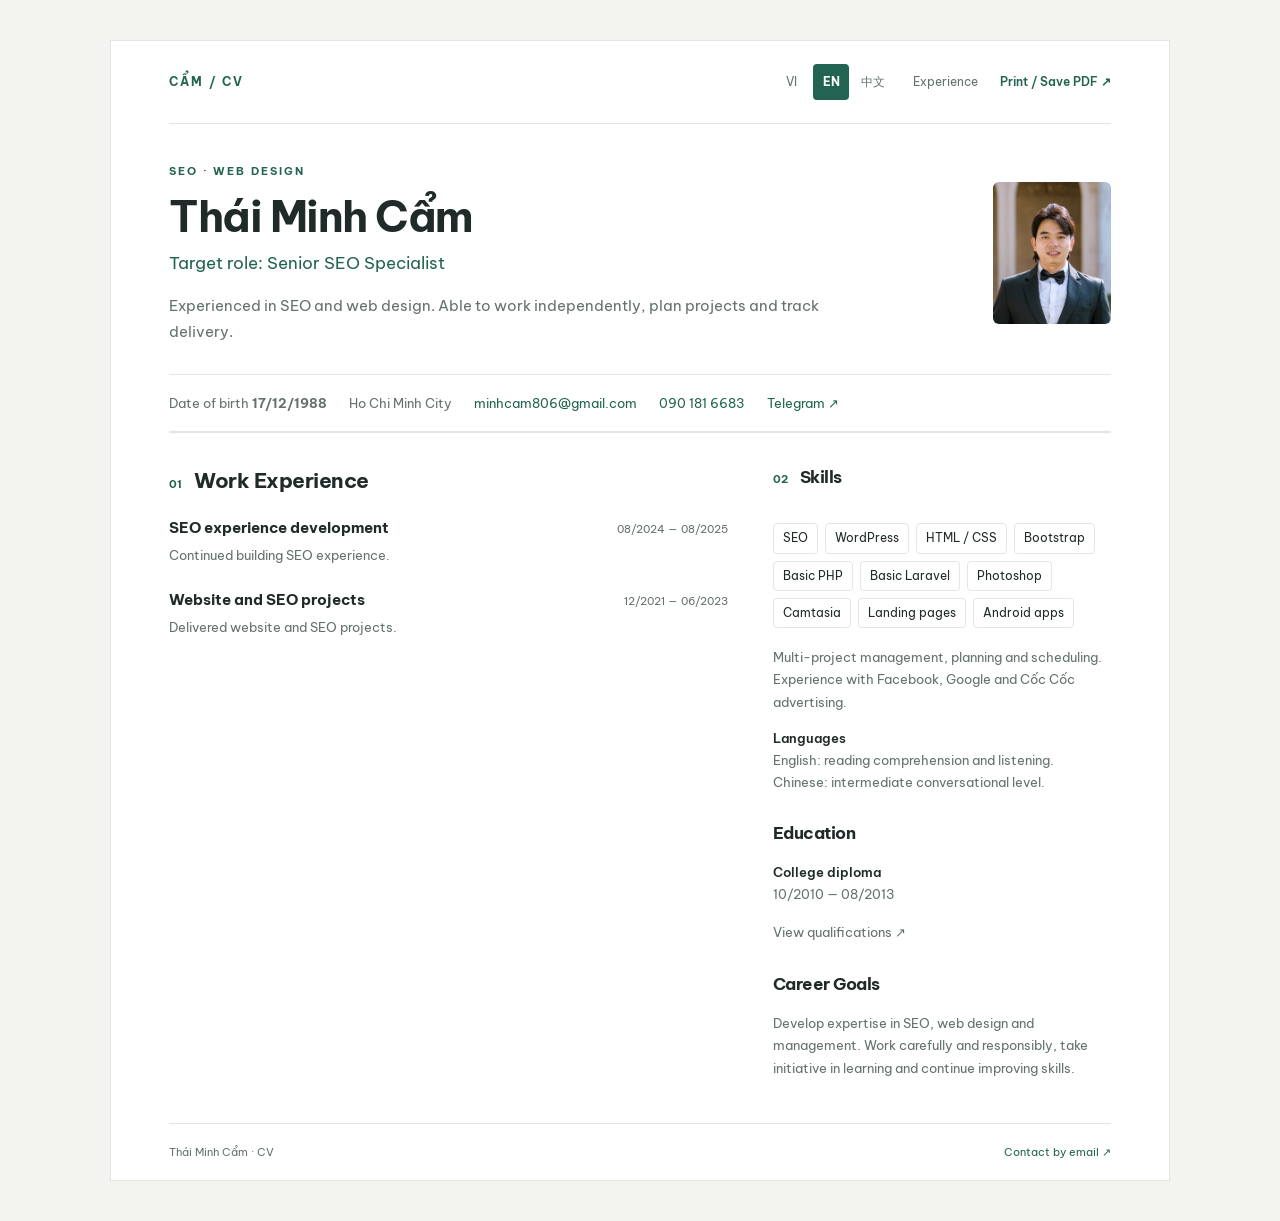
==== commit ff40f2e0: "no bet" ====
--- a/en.html
+++ b/en.html
@@ -5,10 +5,10 @@
     <meta name="viewport" content="width=device-width, initial-scale=1" />
     <meta
       name="description"
-      content="Thái Minh Cẩm — SEO and web design. Projects, experience and contact information."
+      content="Thái Minh Cẩm — SEO and web design. Experience and contact information."
     />
     <meta name="theme-color" content="#226451" />
-    <title>Thái Minh Cẩm — CV &amp; Projects</title>
+    <title>Thái Minh Cẩm — CV</title>
     <link rel="alternate" hreflang="vi" href="index.html" />
     <link rel="alternate" hreflang="en" href="en.html" />
     <link rel="alternate" hreflang="zh-CN" href="zh.html" />
@@ -31,7 +31,6 @@
             <a href="zh.html" lang="zh-CN" hreflang="zh-CN">中文</a>
           </nav>
           <nav aria-label="CV navigation">
-            <a href="#san-pham">Projects</a>
             <a href="#kinh-nghiem">Experience</a>
             <button class="print" type="button" onclick="window.print()">
               Print / Save PDF ↗
@@ -68,135 +67,10 @@
           >
         </div>
       </header>
-      <section id="san-pham" aria-labelledby="products-title">
-        <div class="section-head">
-          <span class="number">01</span>
-          <h2 id="products-title">Products &amp; Projects</h2>
-        </div>
-        <div class="featured">
-          <article class="feature primary">
-            <span class="tag">Personal website</span>
-            <h3>caamr.dev</h3>
-            <p>The personal website of Thái Minh Cẩm.</p>
-            <a
-              href="https://caamr.dev"
-              target="_blank"
-              rel="noopener noreferrer"
-              >Visit website ↗</a
-            >
-          </article>
-          <article class="feature">
-            <span class="tag">Portfolio</span>
-            <h3>My work</h3>
-            <p>Explore more products and projects in my portfolio.</p>
-            <a
-              href="https://porfoliocaamr.vercel.app/"
-              target="_blank"
-              rel="noopener noreferrer"
-              >View portfolio ↗</a
-            >
-          </article>
-        </div>
-        <p class="project-group">Websites &amp; SEO</p>
-        <article class="project">
-          <h3>KU11 / KUBET11</h3>
-          <p>
-            Website and SEO project targeting the keywords ku11 and kubet11.
-          </p>
-          <a
-            href="https://ku11bet1.com"
-            target="_blank"
-            rel="noopener noreferrer"
-            >View website ↗</a
-          >
-        </article>
-        <article class="project">
-          <h3>WINBET</h3>
-          <p>Website and SEO project targeting the keyword WINBET.</p>
-          <a
-            href="https://webwinbet.com"
-            target="_blank"
-            rel="noopener noreferrer"
-            >View website ↗</a
-          >
-        </article>
-        <p class="project-group">Landing pages</p>
-        <article class="project">
-          <h3>Winbet</h3>
-          <p>Product presentation landing page.</p>
-          <a
-            href="https://www.kuby77pro.asia/winbet"
-            target="_blank"
-            rel="noopener noreferrer"
-            >View project ↗</a
-          >
-        </article>
-        <article class="project">
-          <h3>W88</h3>
-          <p>Product registration landing page.</p>
-          <a
-            href="https://www.trangchudangkygame.online/w88"
-            target="_blank"
-            rel="noopener noreferrer"
-            >W88 ↗</a
-          >
-        </article>
-        <article class="project">
-          <h3>KUBET</h3>
-          <p>Product presentation and registration website.</p>
-          <a
-            href="https://www.trangchudangkygame.online"
-            target="_blank"
-            rel="noopener noreferrer"
-            >View project ↗</a
-          >
-        </article>
-        <article class="project">
-          <h3>Lucky red envelopes</h3>
-          <p>Promotional campaign landing page.</p>
-          <a
-            href="https://lixi.quadoithuong.com/"
-            target="_blank"
-            rel="noopener noreferrer"
-            >Red envelopes ↗</a
-          >
-        </article>
-        <article class="project">
-          <h3>Lucky wheel</h3>
-          <p>Lucky wheel campaign page.</p>
-          <a
-            href="https://spin.trangchudangkygame.online/"
-            target="_blank"
-            rel="noopener noreferrer"
-            >View project ↗</a
-          >
-        </article>
-        <p class="project-group">iOS apps</p>
-        <article class="project">
-          <h3>W TámTám · W88</h3>
-          <p>iOS app from previously delivered projects.</p>
-          <a
-            href="https://apps.apple.com/vn/app/w-t%C3%A1mt%C3%A1m/id6448176422?l=vi"
-            target="_blank"
-            rel="noopener noreferrer"
-            >App Store ↗</a
-          >
-        </article>
-        <article class="project">
-          <h3>WinB · WINBET</h3>
-          <p>iOS app from previously delivered projects.</p>
-          <a
-            href="https://apps.apple.com/vn/app/winb/id6448887584?l=vi"
-            target="_blank"
-            rel="noopener noreferrer"
-            >App Store ↗</a
-          >
-        </article>
-      </section>
       <div class="lower">
         <section id="kinh-nghiem" aria-labelledby="experience-title">
           <div class="section-head">
-            <span class="number">02</span>
+            <span class="number">01</span>
             <h2 id="experience-title">Work Experience</h2>
           </div>
           <article class="job">
@@ -211,13 +85,13 @@
               <h3>Website and SEO projects</h3>
               <span class="date">12/2021 — 06/2023</span>
             </div>
-            <p>Delivered website and SEO projects for WINBET.</p>
+            <p>Delivered website and SEO projects.</p>
           </article>
         </section>
         <section aria-label="Skills and education">
           <div class="aside-section">
             <div class="section-head">
-              <span class="number">03</span>
+              <span class="number">02</span>
               <h2>Skills</h2>
             </div>
             <ul class="skills">
@@ -265,7 +139,7 @@
         </section>
       </div>
       <footer>
-        <span>Thái Minh Cẩm · CV &amp; Projects</span
+        <span>Thái Minh Cẩm · CV</span
         ><a href="mailto:minhcam806@gmail.com">Contact by email ↗</a>
       </footer>
     </main>
